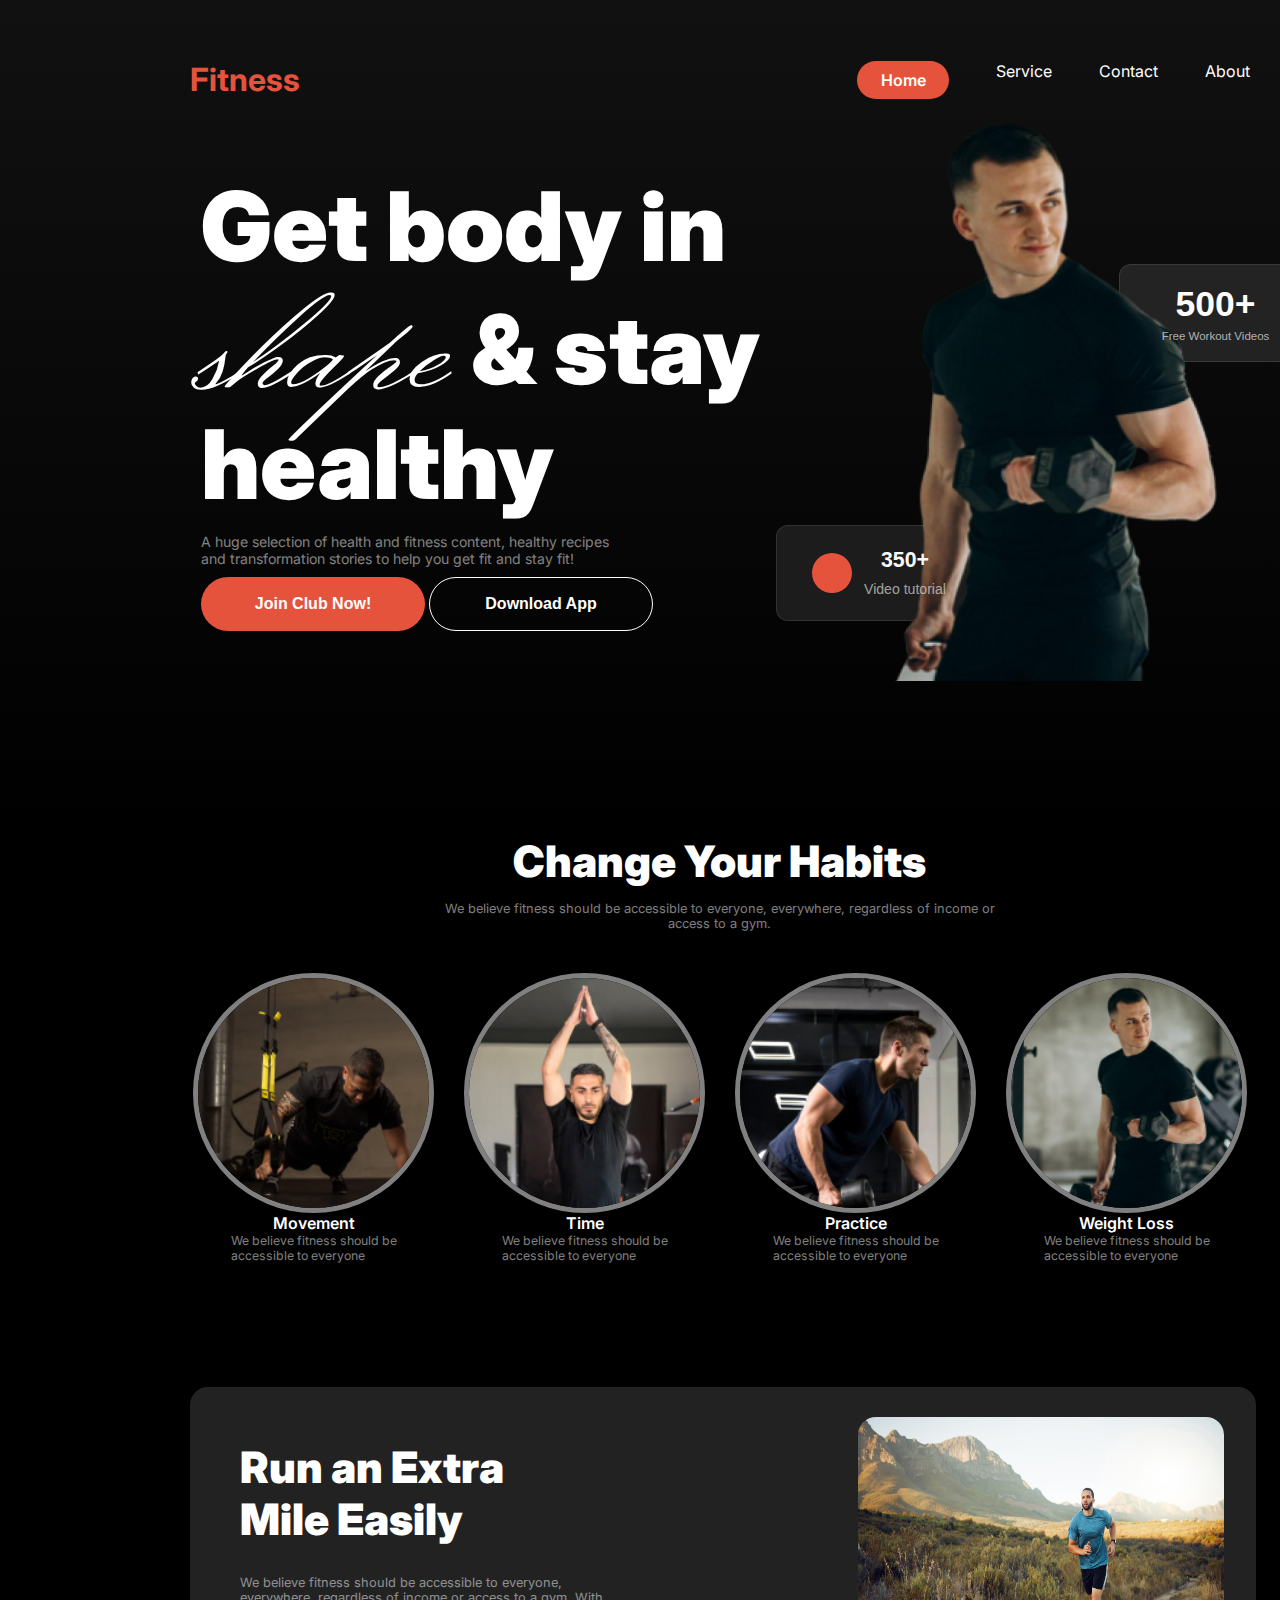
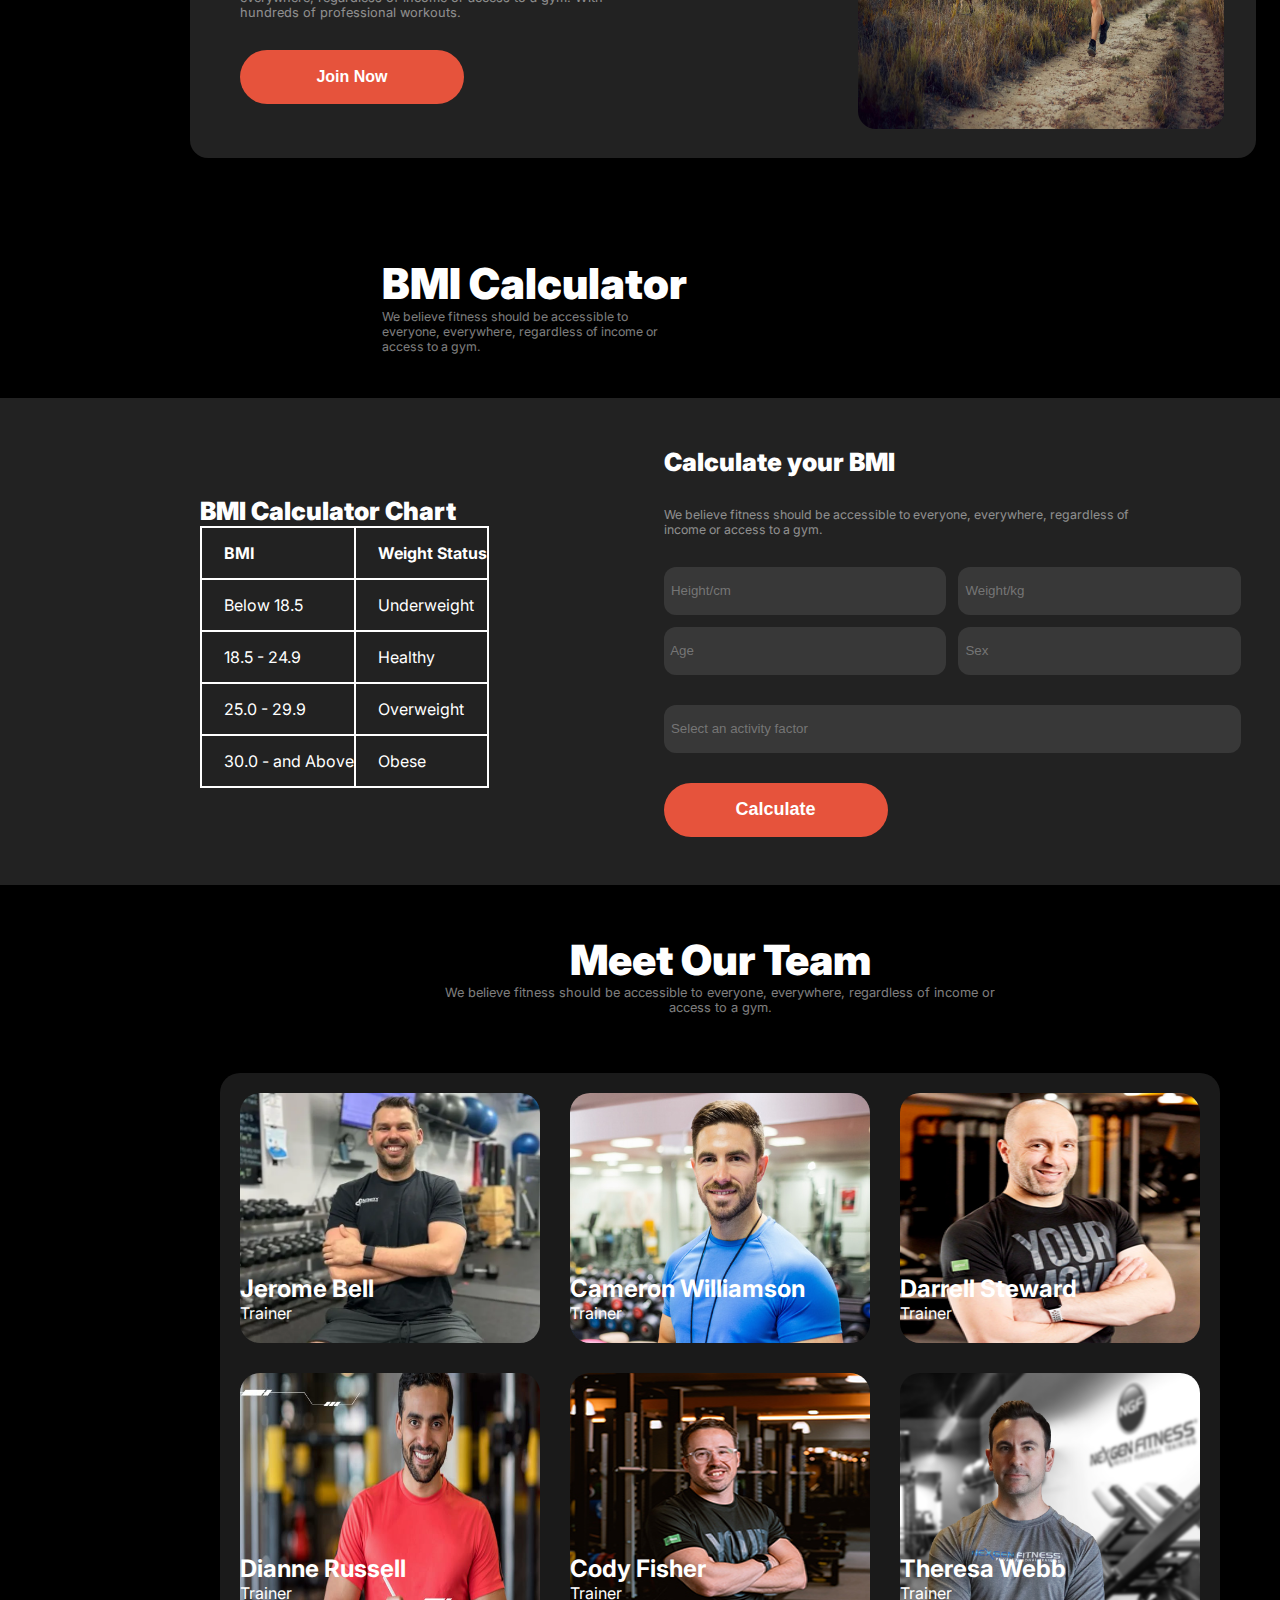
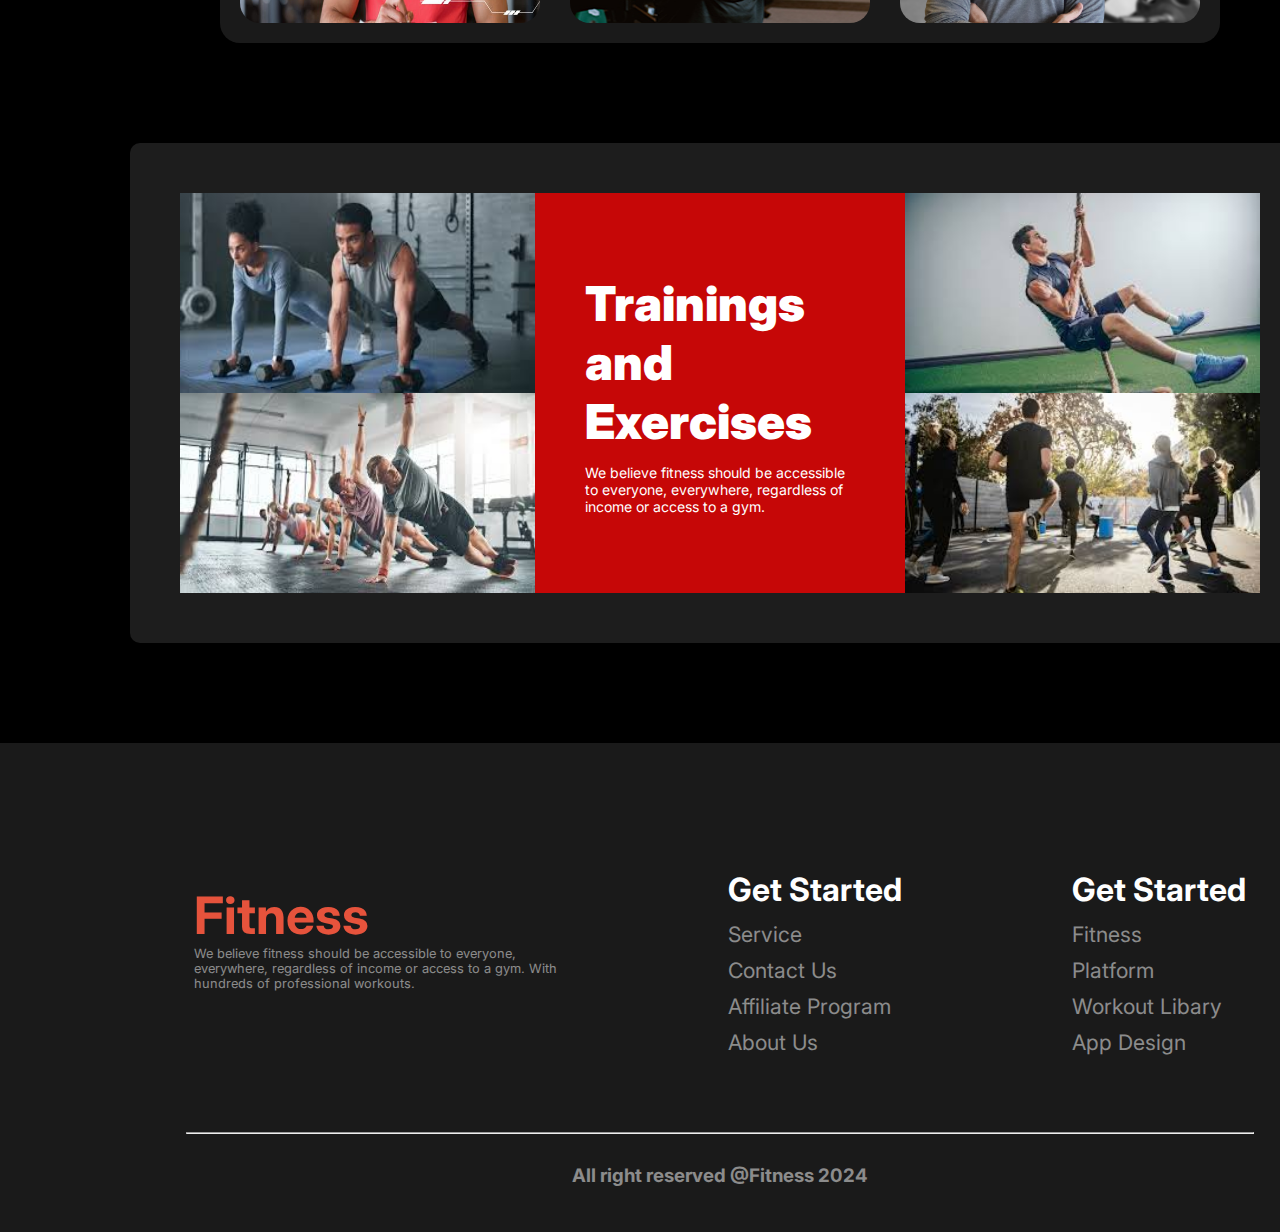
==== index.html @ 1f4ae751 "added challenge part" ====
<!DOCTYPE html>
<html lang="en">
<head>
    <meta charset="UTF-8">
    <meta name="viewport" content="width=device-width, initial-scale=1.0">
    <title>Responsive Web Assignment</title>
    <link rel="stylesheet" href="styles/style.css">
</head>
<body>
    <header class="header-container">
        <nav class="nav-container">
            <h2 class="nav-header">Fitness</h2>
            <ul class="nav-list">
               <li class="nav-item home"><a href="" class="nav-link">Home</a></li>
               <li class="nav-item"><a href="" class="nav-link">Service</a></li>
               <li class="nav-item"><a href="" class="nav-link">Contact</a></li>
               <li class="nav-item"><a href="" class="nav-link">About</a></li>
            </ul>
            <img class="nav-img" src="images/images.png" alt="">
        </nav>
        <div class="banner-content">
            <div class="banner-container">
                <h2 class="banner-header">Get body in <br> <span id="shape">shape</span> & stay <br> healthy</h2>
                <p class="banner-description">A huge selection of health and fitness content, healthy recipes <br> and transformation stories to help you get fit and stay fit!</p>
                <div class="banner-btn">
                    <button class="btn-join">Join Club Now!</button>
                    <button class="btn-app">Download App</button>
                </div>
            </div>
            <div class="img-container">
                <img class="header-img" src="images/Images 2.png" alt="">
                <button id="btn-350">
                    <div id="ball">
                        <p><img class="ball-img" src="images/play-video-youtube-svgrepo-com.svg" alt=""></p>
                    </div>
                   <div id="content-350">
                    <span id="header-350">350+</span>
                    <span id="description-350">Video tutorial</span>
                   </div>
                </button>
                <button id="btn-500">
                    <span id="header-500">500+</span>
                    <span id="description-500">Free Workout Videos</span>
                </button>
            </div>

        </div>
    </header>
    <main>
        <section class="habits">
            <div class="habits-text">
                <h2 class="habits-title">Change Your Habits</h2>
                <p class="habits-description">We believe fitness should be accessible to everyone, everywhere, regardless of income or <br> access to a gym.</p>
            </div>
            <div class="habits-img-container">
                <div class="habits-img-content">
                    <img class="habits-img" src="images/image 3.png" alt="">
                    <h2 class="habits-img-title">Movement</h2>
                    <p class="habits-img-description">We believe fitness should be <br> accessible to everyone</p>
                </div>
                <div class="habits-img-content">
                    <img class="habits-img" src="images/image 2.png" alt="">
                    <h2 class="habits-img-title">Time</h2>
                    <p class="habits-img-description">We believe fitness should be <br> accessible to everyone</p>
                </div>
                <div class="habits-img-content">
                    <img class="habits-img" src="images/image 4.png" alt="">
                    <h2 class="habits-img-title">Practice</h2>
                    <p class="habits-img-description">We believe fitness should be <br> accessible to everyone</p>
                </div>
                <div class="habits-img-content">
                    <img class="habits-img" src="images/image 5.png" alt="">
                    <h2 class="habits-img-title">Weight Loss</h2>
                    <p class="habits-img-description">We believe fitness should be <br> accessible to everyone</p>
                </div>
            </div>   
        </section>
        <section class="extra">
            <div class="extra-text-container">
                <h2 class="extra-title">Run an Extra <br> Mile Easily</h2>
                <p class="extra-description">We believe fitness should be accessible to everyone, everywhere, regardless of income or access to a gym. With hundreds of professional workouts.</p>
                <button id="btn-join-now">Join Now</button>
            </div>
            <div class="extra-img">
                <img src="images/run.jpg" alt="">
            </div>
        </section>
        <section class="bmi-calculator">
            <h1 class="bmi-title">BMI Calculator</h1>
            <p class="bmi-description">We believe fitness should be accessible to <br> everyone, everywhere, regardless of income or <br> access to a gym.</p>
        </section>
        <section class="calculator-container">
            <div>
                <h2 class="calculator-title">BMI Calculator Chart</h2>
            <table>
                <thead>
                    <tr>
                        <th>BMI </th>
                        <th>Weight Status</th>
                    </tr>
                </thead>
                <tbody>
                    <tr>
                        <td>Below 18.5</td>
                        <td>Underweight</td>
                    </tr>
                    <tr>
                        <td>18.5 - 24.9</td>
                        <td>Healthy</td>
                    </tr>
                    <tr>
                        <td>25.0 - 29.9</td>
                        <td>Overweight</td>
                    </tr>
                    <tr>
                        <td>30.0 - and Above</td>
                        <td>Obese</td>
                    </tr>
                </tbody>
                <tfoot>

                </tfoot>
            </table>
            </div>
            <div class="calculate-bmi">
                <h2 class="calculate-bmi-title">Calculate your BMI</h2>
                <p class="calculate-bmi-description">We believe fitness should be accessible to everyone, everywhere, regardless of <br> income or access to a gym. </p>
                <div class="bmi-input">
                    <input class="bmi-input-text" type="text" name="" id="" placeholder="  Height/cm">
                    <input class="bmi-input-text" type="text" name="" id="" placeholder="  Weight/kg">
                    <input class="bmi-input-text" type="text" name="" id="" placeholder="  Age">
                    <input class="bmi-input-text" type="text" name="" id="" placeholder="  Sex">
                </div>
                <input class="calculate-bmi-text" type="text" placeholder="  Select an activity factor">
                <button class="calculate-bmi-button" type="button">Calculate</button>

            </div>

        </section>
        <section class="meet-team">
            <div class="meet-team-container">
                <h2 class="meet-team-title">Meet Our Team</h2>
                <p class="meet-team-description">We believe fitness should be accessible to everyone, everywhere, regardless of income or <br> access to a gym.</p>
            </div>
            <div class="meet-team-content">
                <div class="meet-team-img-content">
                    <div class="meet-team-img"><img src="images/trainer1.png" alt=""></div>
                    <div class="meet-team-text">
                        <h2>Jerome Bell</h2>
                        <p>Trainer</p>
                    </div>
                </div>
                <div class="meet-team-img-content">
                    <div class="meet-team-img"><img src="images/trainer2.png" alt=""></div>
                    <div class="meet-team-text">
                        <h2>Cameron Williamson</h2>
                        <p>Trainer</p>
                    </div>
                </div>
                <div class="meet-team-img-content">
                    <div class="meet-team-img"><img src="images/trainer3.png" alt=""></div>
                    <div class="meet-team-text">
                        <h2>Darrell Steward</h2>
                        <p>Trainer</p>
                    </div>
                </div>
                <div class="meet-team-img-content">
                    <div class="meet-team-img"><img src="images/trainer4.png" alt=""></div>
                    <div class="meet-team-text">
                        <h2>Dianne Russell</h2>
                        <p>Trainer</p>
                    </div>
                </div>
                <div class="meet-team-img-content">
                    <div class="meet-team-img"><img src="images/trainer5.png" alt=""></div>
                    <div class="meet-team-text">
                        <h2>Cody Fisher</h2>
                        <p>Trainer</p>
                    </div>
                </div>
                <div class="meet-team-img-content">
                    <div class="meet-team-img"><img src="images/trainer6.png" alt=""></div>
                    <div class="meet-team-text">
                        <h2>Theresa Webb</h2>
                        <p>Trainer</p>
                    </div>
                </div>
                </div>
            </div>
        </section>
        <section class="challenge-container">
            <div class="challenge-img">
                <img src="images/images (1).jfif" alt="">
                <img src="images/images (7).jfif" alt="">
            </div>
            <div class="challenge-text">
                <h2 class="challenge-title">Trainings and Exercises</h2>
                <p class="challenge-description">We believe fitness should be accessible to everyone, everywhere, regardless of income or access to a gym.</p>
            </div>
            <div class="challenge-img1">
                <img src="images/images (6).jfif" alt="">
                <img src="images/images (8).jfif" alt="">
            </div>
        </section>
    </main>
    <footer>
        <div class="footer-content">
            <div class="footer-fitness">
                <h1 class="footer-fitness-title">Fitness</h1>
                <p class="footer-fitness-description">We believe fitness should be accessible to everyone, <br>everywhere, regardless of income or access to a gym. With <br> hundreds of professional workouts.</p>

            </div>
            <div class="footer-get">
                <h2 class="footer-get-title">Get Started</h2>
                <ul class="footer-get-list">
                    <li>Service</li>
                    <li>Contact Us</li>
                    <li>Affiliate Program</li>
                    <li>About Us</li>
                </ul>

            </div>
            <div class="footer-get">
                <h2 class="footer-get-title">Get Started</h2>
                <ul class="footer-get-list">
                    <li>Fitness</li>
                    <li>Platform</li>
                    <li>Workout Libary</li>
                    <li>App Design</li>
                </ul>
            </div>
        </div>
        <hr class="hr">
        <div class="footer-reserve">
            <h3>All right reserved @Fitness 2024</h3>
        </div>
    </footer>
    
</body>
</html>
---- styles/style.css ----
@import url('https://fonts.googleapis.com/css2?family=Inter:wght@100..900&display=swap');
@import url('https://fonts.googleapis.com/css2?family=Herr+Von+Muellerhoff&family=Monsieur+La+Doulaise&family=Ms+Madi&display=swap');

body{
    font-family: "Inter", sans-serif;
    background-color: black;
    width: 1440px;
    margin: 0;
    padding: 0;
}
*{
    margin: 0;
    padding: 0;
}
.hide{
    display: none;
}
#shape{
    font-family: "Monsieur La Doulaise", cursive;
    font-weight: 400;
    font-size: 10rem;
}

/* Nav style starts here  */
.header-container{
    width: 100%;
    height: 775px;
    padding-top: 60px;
    background: linear-gradient(180.00deg, rgb(17, 17, 17),rgba(119, 119, 119, 0) 100%);
}
.nav-container{
    display: flex;
    flex-direction: row;
    justify-content: space-between;
    align-items: center;
    margin: 0 auto;
    margin-left: 190px;
    margin-right: 190px;
    gap: 88px;
}
.nav-list{
    display: flex;
    flex-direction: row;
    list-style: none;
    gap: 47px;
    justify-content: flex-start;
    align-items: flex-start;
}
.nav-header{
    font-size: 2rem;
    color: rgb(230,83,60);
}
.nav-link{
    color: rgb(255,255,255);
    text-decoration: none;
}
.home{
    font-size: 1rem;
    font-weight: 600;
    width: 92px;
    height: 38px;
    display: flex;
    justify-content: center;
    align-items: center;
    color: rgb(255,255,255);
    border-radius: 46px;
    background-color: rgb(230,83,60);
}
/* Nav style ends here  */
/* Banner styles starts here  */
.banner-content{
    display: flex;
    flex-direction: row;
    justify-content: center;
    align-items: center;
    gap: 88px;
    margin: 0 auto;
    margin-left: 190px;
    margin-right: 190px;
}
.banner-container{
    width: 600px;
    height: 440px;
    display: flex;
    flex-direction: column;
    justify-content: flex-start;
    align-items: flex-start;
    text-align:left;
    gap: 10px;
}
.banner-header{
    font-size: 6rem;
    font-weight: 900;
    line-height: 120%;
    letter-spacing: 0%;
    color: rgb(255,255,255);
    padding: 0;
    gap: 0;
    margin: 0;
}
.banner-description{
    font-size: 0.88rem;
    font-weight: 400;
    color: rgb(255,255,255,0.5);
}
.btn-join{
    width: 224px;
    height: 54px;
    background-color: rgb(230,83,60);
    border-radius: 42px;
    border: none;
    font-size: 1rem;
    font-weight: 600;
    color: rgb(255,255,255);
}
.btn-app{
    width: 224px;
    height: 54px;
    box-sizing: border-box;
    border-radius: 42px;
    border: 1px solid rgb(255,255,255);
    font-size: 1rem;
    font-weight: 600;
    color: rgb(255,255,255);
    background: none;
}
.img-container{
    width: 350px;
    height: 580px;
}
.img-container > img{
    width: 100%;
}
#btn-350{
    width: 206px;
    height: 96px;
    display: flex;
    flex-direction: row;
    justify-content:center;
    align-items: center;
    border: 1px solid rgba(255,255,255,0.1);
    border-radius: 12px;
    background: rgba(48,48,48,0.54); 
    gap: 12px;
    padding: 20px 23px 20px 23px;
    margin-left: -113px;
    margin-top: -160px;
}
#ball{
    width: 40px;
    height: 40px;
    border-radius: 50%;
    background: rgb(230,83,60);
}
#content-350{
    display: flex;
    flex-direction: column;
    justify-content: center;
    align-items: center;
    gap: 8px;
}
#header-350{
    font-size: 1.33rem;
    font-weight: 900;
    color: rgb(250,250,249);
    margin-bottom: 0;
}
#description-350{
    font-size: 0.88rem;
    font-weight: 400;
    color: rgba(239, 237, 232, 0.65);
    margin-top: 0;
}
#btn-500{
    width: 193px;
    height: 98px;
    display: flex;
    flex-direction: column;
    justify-content: center;
    align-items: center;
    border: 1px solid rgba(255, 255, 255, 0.1);
    border-radius: 12px;
    background: rgba(255,255,255,0.1);
    gap: 5px;
    margin-top: -357px;
    margin-left: 230px;
}
#header-500{
    font-size: 2.22rem;
    font-weight: 900;
    color: rgb(255,255,255);
    margin-bottom: 0;
}
#description-500{
    font-size: .72rem;
    font-weight: 400;
    color: rgba(255, 255, 255,0.65);
    margin-top: 0;
}
/* Banner styles ends here  */
/* your habits styles starts here  */

.habits{
    width: 72%;
    height: 452px;
    display: flex;
    flex-direction: column;
    justify-content: flex-start;
    align-items: center;
    margin: 0 auto;
    gap: 50px;
}
.habits-text{
    text-align: center;
    gap: 0;
    margin-bottom: 0;
    padding-bottom: 0;
}
.habits-title{
    font-size: 2.7rem;
    font-weight: 900;
    color: rgb(255, 255, 255);
    padding-bottom: 0px;
    margin-bottom: 14px;
}
.habits-description{
    font-size: 0.8rem;
    font-weight: 400;
    color: rgba(255, 255, 255, 0.5);
}
.habits-img-container{
    display: flex;
    flex-direction: row;
    gap: 40px;
    margin-top: 0;
    padding-top: 0; 
}
.habits img{
    width: 100%;
}
.habits-img-content{
    display: flex;
    flex-direction: column;
    justify-content: center;
    align-items: center;
    width: 231px;
    height: 274px;
}
.habits-img{
    border-radius: 50%;
    border: 5px solid rgba(255, 255, 255, 0.5);
}
.habits-img-title{
    font-size: 1rem;
    font-weight: 600;
    color: rgb(255, 255, 255);
    padding-bottom: 0;
    margin-bottom: 0;
}
.habits-img-description{
    font-size: .77rem;
    font-weight: 400;
    color: rgba(255, 255, 255, 0.5);
    padding-top: 0;
    margin-top: 0;
}

/* your habits styles ends here  */
/* Run extra mile styles starts here  */
.extra{
    display: flex;
    flex-direction: row;
    width: 74%;
    height: 371px;
    margin: 100px 190px;
    background-color: rgb(34,34,34);
    border-radius: 18px;
    gap: 165px;
}
.extra-text-container{
    display: flex;
    flex-direction: column;
    justify-content: center;
    align-items: flex-start;
    padding: 50px;
    margin-top: 0;
    gap: 30px;
}
.extra-title{
    font-size: 2.7rem;
    font-weight: 900;
    color: rgb(255, 255, 255);
    padding: 0;
    margin: 0;
}
.extra-description{
    font-size: .8rem;
    font-weight: 400;
    color: rgba(255, 255, 255, 0.5);
    gap: 5px;
}
#btn-join-now{
    width: 224px;
    height: 54px;
    background: rgb(230,83,60);
    border-radius: 42px;
    border: none;
    font-size: 1rem;
    font-weight: 600;
    color: rgb(255, 255, 255);
}
.extra-img{
    border-radius: 18px;
    width: 366px;
    height: 312px;
    padding: 30px 32px;
}
.extra img{
    width: 150%;
    width: 366px;
    height: 312px;
    border-radius: 18px;
}
/* Run extra mile styles ends here  */
/* BMI calculator styles starts here  */
.bmi-calculator{
    width: 47%;
    height: 120px;
    margin: 60px auto;
    margin-bottom: 20px;
}
.bmi-title{
    font-size: 2.66rem;
    font-weight: 900;
    color: rgb(255, 255, 255);
    padding: 0;
    margin: 0;
}
.bmi-description{
    font-size: 0.77rem;
    font-weight: 400;
    color: rgba(255, 255, 255, 0.5);
}
.calculator-container{
    display: flex;
    flex-direction: row;
    justify-content:center;
    align-items: center;
    width: 1440px;
    height: 487px;
    background-color: rgb(34, 34, 34);
    gap: 175px;
}
.calculator-title{
    font-size: 1.56rem;
    font-weight: 900;
    color: rgb(255, 255, 255);
}
table{
    border-collapse: collapse;
}
td, th{
    border: 2px solid rgb(255,255,255);
    padding-top: 15px;
    padding-bottom: 15px;
    padding-left: 22px;
    color: rgb(255,255,255);
    text-align: left;
}
.calculate-bmi{
display: flex;
flex-direction: column;
justify-content:space-around;
align-items:self-start;
gap: 30px;

}
.calculate-bmi-title{
    font-size: 1.56rem;
    font-weight: 900;
    color: rgb(255, 255, 255);
    padding: 0;
    margin: 0;
}
.calculate-bmi-description{
    font-size: 0.77rem;
    font-weight: 400;
    color: rgba(255, 255, 255, 0.5);
    padding-top: 0;
    margin: 0;
}
.bmi-input{
    display: grid;
    grid-template-columns: repeat(2, 2fr);
    gap: 12px;
}
.calculate-bmi-text{
    width: 577px;
    height: 48px;
    background-color: rgba(255, 255, 255, 0.1);
    border-radius: 12px;
    border: none;
}
.bmi-input-text{
    width: 282.5px;
    height: 48px;
    background-color: rgba(255, 255, 255, 0.1);
    border-radius: 12px;
    border: none;
}
.calculate-bmi-button{
    width: 224px;
    height: 54px;
    border-radius: 42px;
    border: none;
    background-color: rgb(230, 83, 60);
    font-size: 18px;
    font-weight: 600;
    color: rgb(255, 255, 255);
}
/* BMI calculator styles ends here  */
/* meet team styles starts here  */
.meet-team{
    display: flex;
    flex-direction: column;
    justify-content: center;
    align-items: center;
    gap: 58px;
    margin-top: 50px;
}
.meet-team-container{
   text-align: center;
}
.meet-team-title{
    font-size: 2.6rem;
    font-weight: 900;
    color: rgb(255, 255, 255);
    margin: 0;
    padding: 0;
}
.meet-team-description{
    font-size: 0.8rem;
    font-weight: 400;
    color: rgb(255,255,255,0.5);
    margin: 0;
    padding: 0;
}
.meet-team-content{
    display: grid;
    grid-template-columns: repeat(3, 2fr);
    background-color: rgba(255, 255, 255, 0.1);
    padding: 20px;
    margin: 0;
    border-radius: 20px;
    gap: 30px;
}
.meet-team-img-content{
    position: relative;
    width: 300px;
    height: 250px;
    border-radius: 20px;
}
.meet-team-img{
    width: 300px;
    height: 250px;
    border-radius: 20px;
}
.meet-team-img img{
    width: 100%;
    height: 100%;
    border-radius: 20px;
}
.meet-team-text{
    background: none;
    color: white;
    position: absolute;
    bottom: 20px;
}
/* meet team styles ends here  */
/* challenge section style starts here  */
.challenge-container{
    width: 75%;
    height: 400px;
    margin: 100px auto;
    border-radius: 10px;
    display: flex;
    flex-direction: row;
    justify-content: center;
    align-items: center;
    padding: 50px;
    background-color: rgba(95, 95, 95, 0.3);
    flex: 1;
}
.challenge-img{
    width: 33%;
    height: 100%;
    display: flex;
    flex-direction: column;
    justify-content: center;
}
.challenge-img img{
    width: 100%;
    height: 100%;
}
.challenge-img1{
    width: 33%;
    height: 100%;
    display: flex;
    flex-direction: column;
    justify-content: center;
}
.challenge-img1 img{
    width: 100%;
    height: 100%;
}
.challenge-text{
    width: 25%;
    height: 100%;
    display: flex;
    flex-direction: column;
    justify-content:space-evenly;
    align-items: center;
    gap: 50px;
    background-color: rgba(255, 0, 0, .75);
    margin-top: 50px;
    margin-bottom: 50px;
    padding-left: 50px;
    padding-right: 50px;
}
.challenge-title{
    height: 58px;
    font-size: 3rem;
    font-weight: 900;
    color: rgb(255, 255, 255)
}
.challenge-description{
    height: 48px;
    font-size: 0.88rem;
    font-weight: 400;
    color: rgb(255, 255, 255)
}
/* challenge section style starts here  */
/* Footer section styles starts here  */
footer{
    width: 100%;
    height: 489px;
    display: flex;
    flex-direction: column;
    background-color: rgba(255, 255, 255, 0.1);
    margin-bottom: 0;
    margin-top: 88px;
    padding-bottom: 0;
}
.footer-content{
    display: flex;
    flex-direction: row;
    justify-content: space-between;
    align-items: center;
    width: 73%;
    height: 249px;
    margin: 70px auto;
}
.footer-fitness{
    display: flex;
    flex-direction: column;
    justify-content: center;
    align-items: flex-start;
}
.footer-fitness-title{
    font-size: 3.22rem;
    font-weight: 700;
    color: rgb(230,83,60);
    margin: 0;
    padding: 0;
}
.footer-fitness-description{
    font-size: 0.8rem;
    font-weight: 400;
    color: rgb(255,255,255,0.5);
}
.footer-get{
    display: flex;
    flex-direction: column;
    justify-content: flex-start;
    align-items: flex-start;
    gap: 12px;
}
.footer-get-title{
    font-size: 2rem;
    font-weight: 700;
    color: rgb(255, 255, 255);
    margin: 0;
    padding: 0;
    padding-top: 50px;
}
.footer-get-list{
    font-size: 1.33rem;
    font-weight: 400;
    list-style: none;
    display: flex;
    flex-direction: column;
    justify-content: flex-start;
    align-items: flex-start;
    color: rgb(255,255,255,0.5);
    gap: 10px;
    margin: 0;
    padding: 0;
}
.hr{
    width: 74%;
    margin: 0 auto;
    color: rgb(255,255,255,0.1);
    margin-bottom: 30px;
}
.footer-reserve{
    font-size: 1rem;
    font-weight: 400;
    text-align:center;
    color: rgb(255,255,255,0.5);
    padding-bottom: 0;
    margin: 0;
}
/* Footer section styles ends here  */
/* mobile response section starts here  */
@media screen and (max-width : 576px){
    body{
        width: 576px;
        padding: 0px;
        margin: 0px;
    }
    *{
        margin: 0;
        padding: 0;
    }
    /* Header response starts here  */
    .header-container{
        width: 100%;
        height: 1120px;
        padding: 15px;
        background: linear-gradient(180.00deg, rgba(119,119,119,0) 100%);
        /* border: 5px dotted yellow; */
        margin: 0 auto;
    }
    .nav-container{
        padding: 0;
        margin: 10px;
    }
    .nav-list{
        display: none;
        gap: 10px;
        justify-content: center;
        align-items: center;
    }
    .nav-img{
        width: 40px;
        height: 40px;
        background-color: rgb(17,17,17);
    }
    .nav-img img{
        width: 100%;
        height: 100%;
    }
    .banner-content{
        flex-direction: column;
        justify-content: center;
        align-items: center;
        margin: 15px;
        padding: 15px;
        margin-left: 50px;
    }
    .banner-container{
        gap: 15px;
    }
    .banner-header{
        font-size: 3rem;
    }
    .header-img{
        width: 300px;
        height: 520px;
    }
    .header-img > img{
        width: 100%;
        height: 100%;
    }
    .ball-img{
        width: 40px;
        height: 40px;
        background-color: rgb(234, 50, 50);
        border-radius: 50%;
    }
    /* Header response ends here  */
    /* Your Habits response starts here  */
    .habits{
        width: 80%;
        height: 1400px;
        margin-bottom: 70px;
        margin: 20px auto;
    }
    .habits-img-container{
        flex-direction: column;
    }
    /* Your Habits response ends here  */
    /* Run extra mile response starts here  */
    .extra{
        display: flex;
        flex-direction: column;
        width: 95%;
        height: 760px;
        margin: 0;
        padding: 0;
        gap: 10px;
        margin: 20px auto;
    }
    .extra-text-container{
        gap: 20px;
    }
    .extra-img{
        border-radius: 18px;
        width: 83%;
        height: 312px;
        margin: 0;
    }
    .extra img{
        width: 100%;
    }
    #btn-join-now{
        width: 76%;
        height: 80px;
        font-size: 1.5rem;
        font-weight: 700;
    }
    /* Run extra mile response ends here  */

    /* BMI calculator response starts here  */
    .bmi-calculator{
        width: 85%;
        height: 130px;
        margin: 20px auto;
    }
    .calculator-container{
        flex-direction: column;
        width: 95%;
        height: 750px;
        background-color: rgb(34, 34, 34);
        gap: 30px;
        padding: 25px;
        margin-bottom: 80px;
        margin: 20px auto;
    }
    .calculate-bmi-text{
        width: 520px;
    }
    .bmi-input-text{
        width: 254px;
    }
    /* BMI calculator response ends here  */
    /* meet team response starts here  */
    .meet-team-content{
        grid-template-columns: repeat(1, 1fr);
        gap: 10px;
        margin-bottom: 80px;
    }
    .meet-team{
        margin: 20px auto;
    }
    
    /* meet team response ends here  */
    /* Challenge section response starts here  */
    .challenge-container{
        width: 85%;
        height: 1060px;
        display: flex;
        flex-direction: column;
        justify-content:space-evenly;
        align-items: center;
        padding: 50px;
    }
    .challenge-img{
        width: 95%;
        height: 150px; 
    }
    .challenge-img1{
        width: 95%;
        height: 150px;
    }
    .challenge-text{
        width: 75%;
        height: 300px;
        background-color: rgba(255, 0, 0, .95);
    }
    /* Challenge section response ends here  */
    /* footer response starts here  */
    footer{
        display: flex;
        flex-direction: column;
        justify-content: space-evenly;
        align-items: center;
        width: 100%;
        height: 650px;
        background-color: rgba(255, 255, 255, 0.1);
        gap: 5px;
        margin: 0 auto;
    }
    .footer-content{
        display: flex;
        flex-direction: column;
        justify-content: center;
        align-items:start;
        margin: 0;
        padding: 0;
        height: 90%;
        gap: 20px;
    }
    .footer-get{
        display: flex;
        flex-direction: column;
        justify-content:center;
        align-items: start;
        padding: 0;
        margin: 0;
    }
    .footer-get-title{
        padding: 0;
        margin: 0;
    }
    .hr{
        /* width: 480px; */
        width: 83%;
    }
    .footer-reserve{
        margin: 0;
        padding: 0;
        height: 10%;
        text-align: center;
    }
    /* footer response ends here  */
}
/* mobile response section ends here  */

/* Tablet response section starts here  */
@media  screen and (min-width: 576px) and (max-width: 992px) {
    .ball-img{
        display: none;
    }
    .nav-img{
        display: none;
    }
}
/* Tablet response section ends here  */

/* Laptop response section starts here  */
@media screen and (min-width : 992px){
    .nav-img{
    display: none;
    }
    .ball-img{
    display: none;
    }
}
/* Laptop response section ends here  */
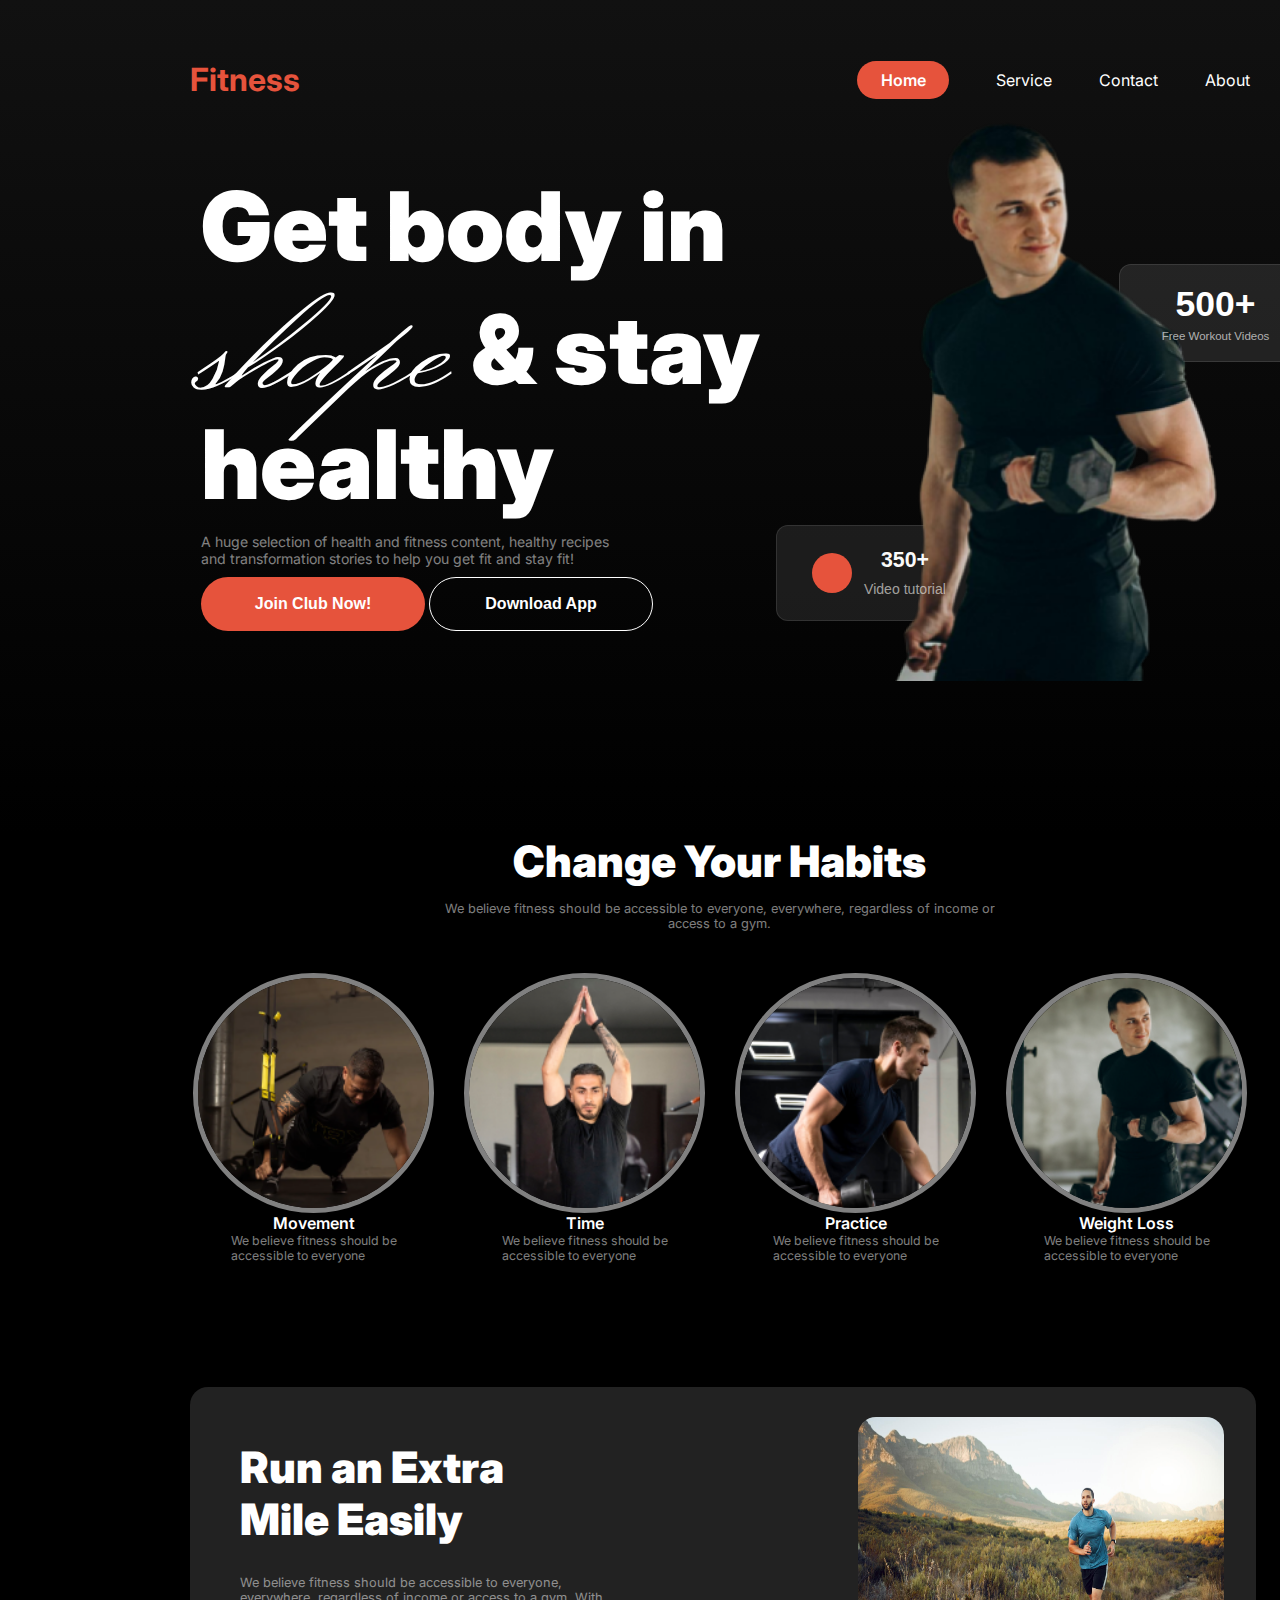
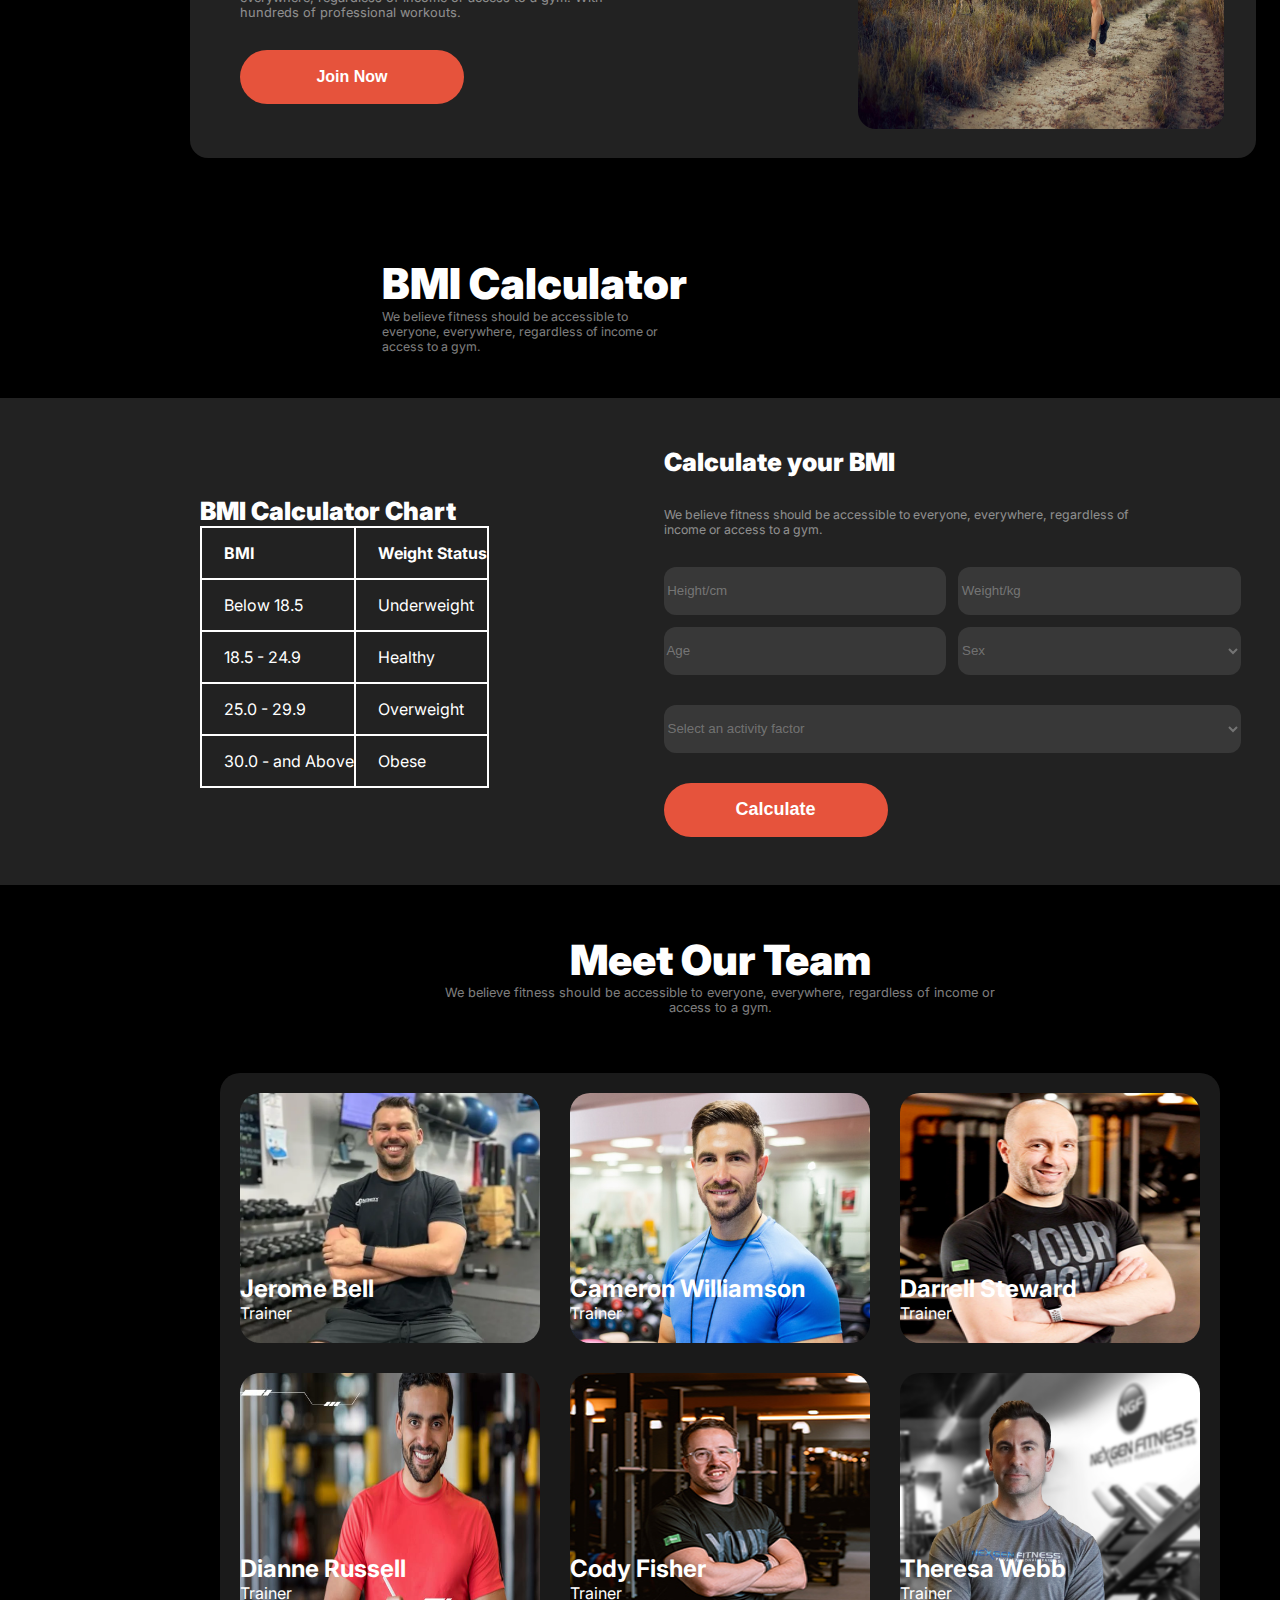
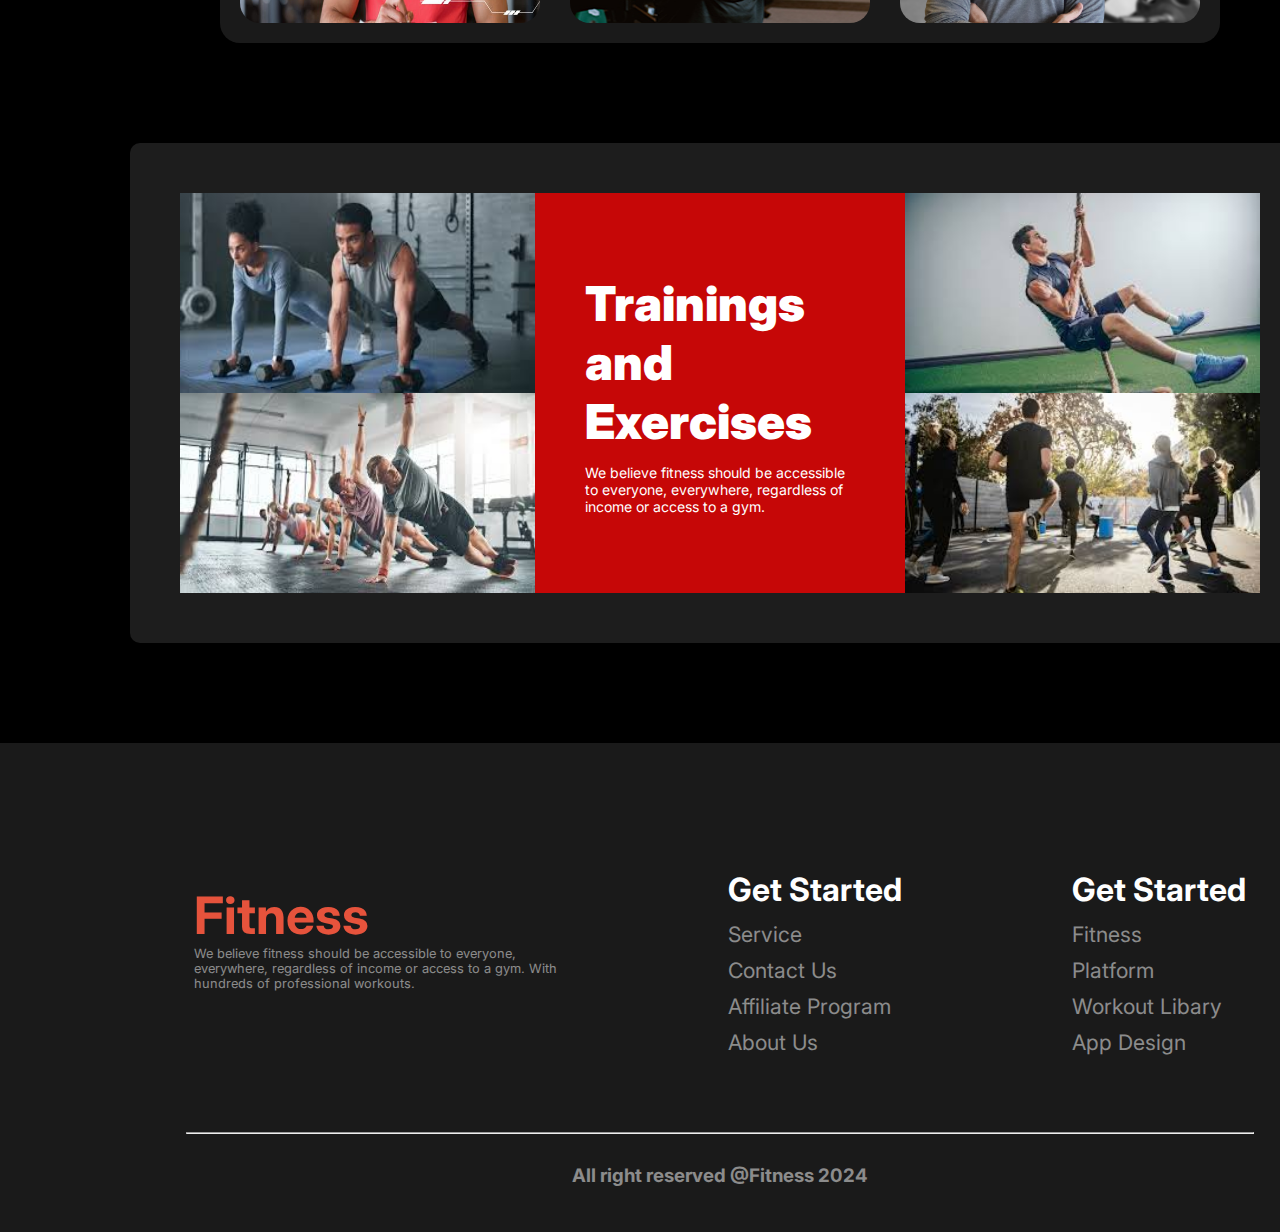
==== commit 531ff690: "added down arrow" ====
--- a/index.html
+++ b/index.html
@@ -126,12 +126,20 @@
                 <h2 class="calculate-bmi-title">Calculate your BMI</h2>
                 <p class="calculate-bmi-description">We believe fitness should be accessible to everyone, everywhere, regardless of <br> income or access to a gym. </p>
                 <div class="bmi-input">
-                    <input class="bmi-input-text" type="text" name="" id="" placeholder="  Height/cm">
-                    <input class="bmi-input-text" type="text" name="" id="" placeholder="  Weight/kg">
-                    <input class="bmi-input-text" type="text" name="" id="" placeholder="  Age">
-                    <input class="bmi-input-text" type="text" name="" id="" placeholder="  Sex">
-                </div>
-                <input class="calculate-bmi-text" type="text" placeholder="  Select an activity factor">
+                    <input class="bmi-input-text" type="text" name="" id="" placeholder=" Height/cm">
+                    <input class="bmi-input-text" type="text" name="" id="" placeholder=" Weight/kg">
+                    <input class="bmi-input-text" type="text" name="" id="" placeholder=" Age">
+                    <select class="bmi-input-text" name="" id="">
+                        <option value="">Sex</option>
+                        <option value=""></option>
+                        <option value=""></option>
+                    </select>
+                </div>
+                <select class="calculate-bmi-text" name="" id="">
+                    <option value="">Select an activity factor</option>
+                    <option value=""></option>
+                    <option value=""></option>
+                </select>
                 <button class="calculate-bmi-button" type="button">Calculate</button>
 
             </div>
--- a/styles/style.css
+++ b/styles/style.css
@@ -43,8 +43,8 @@
     flex-direction: row;
     list-style: none;
     gap: 47px;
-    justify-content: flex-start;
-    align-items: flex-start;
+    justify-content: center;
+    align-items: center;
 }
 .nav-header{
     font-size: 2rem;
@@ -397,6 +397,7 @@
 .calculate-bmi-text{
     width: 577px;
     height: 48px;
+    color: rgba(255, 255, 255, 0.3);
     background-color: rgba(255, 255, 255, 0.1);
     border-radius: 12px;
     border: none;
@@ -404,6 +405,7 @@
 .bmi-input-text{
     width: 282.5px;
     height: 48px;
+    color: rgba(255, 255, 255, 0.3);
     background-color: rgba(255, 255, 255, 0.1);
     border-radius: 12px;
     border: none;
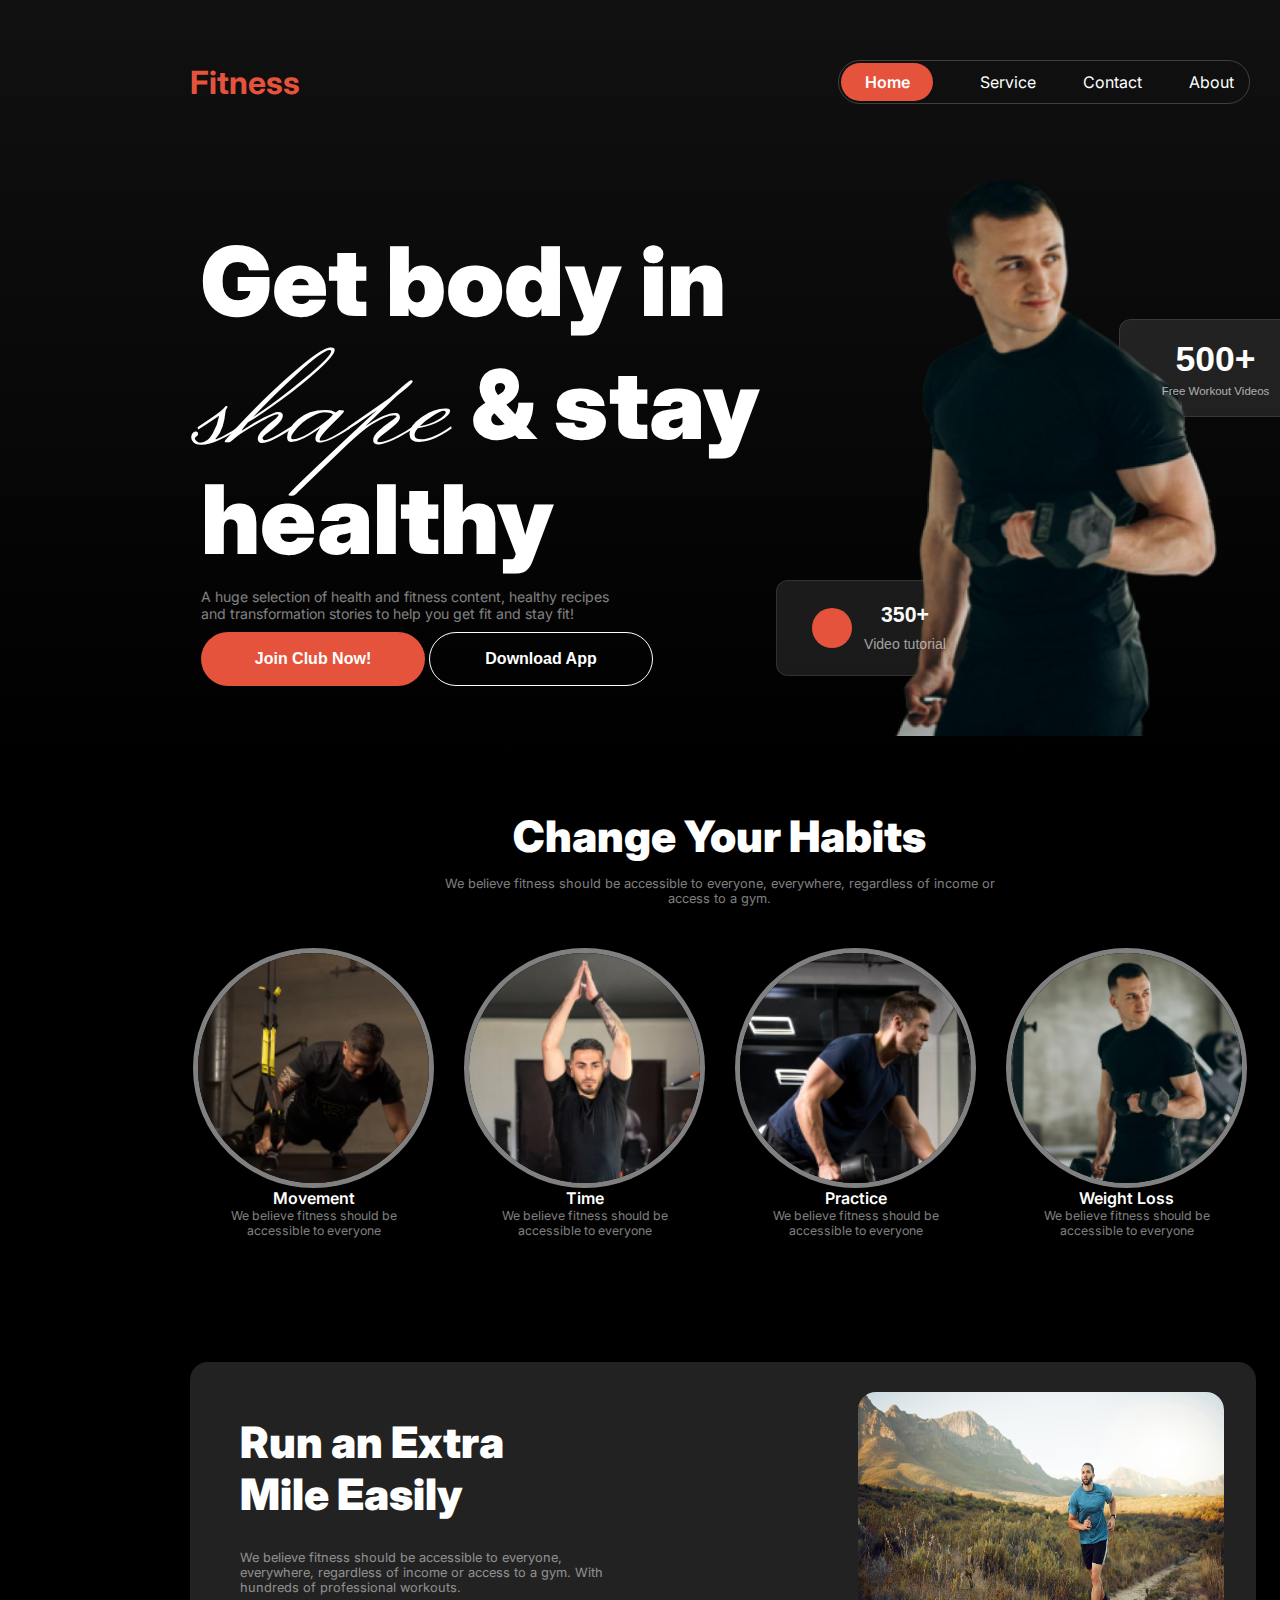
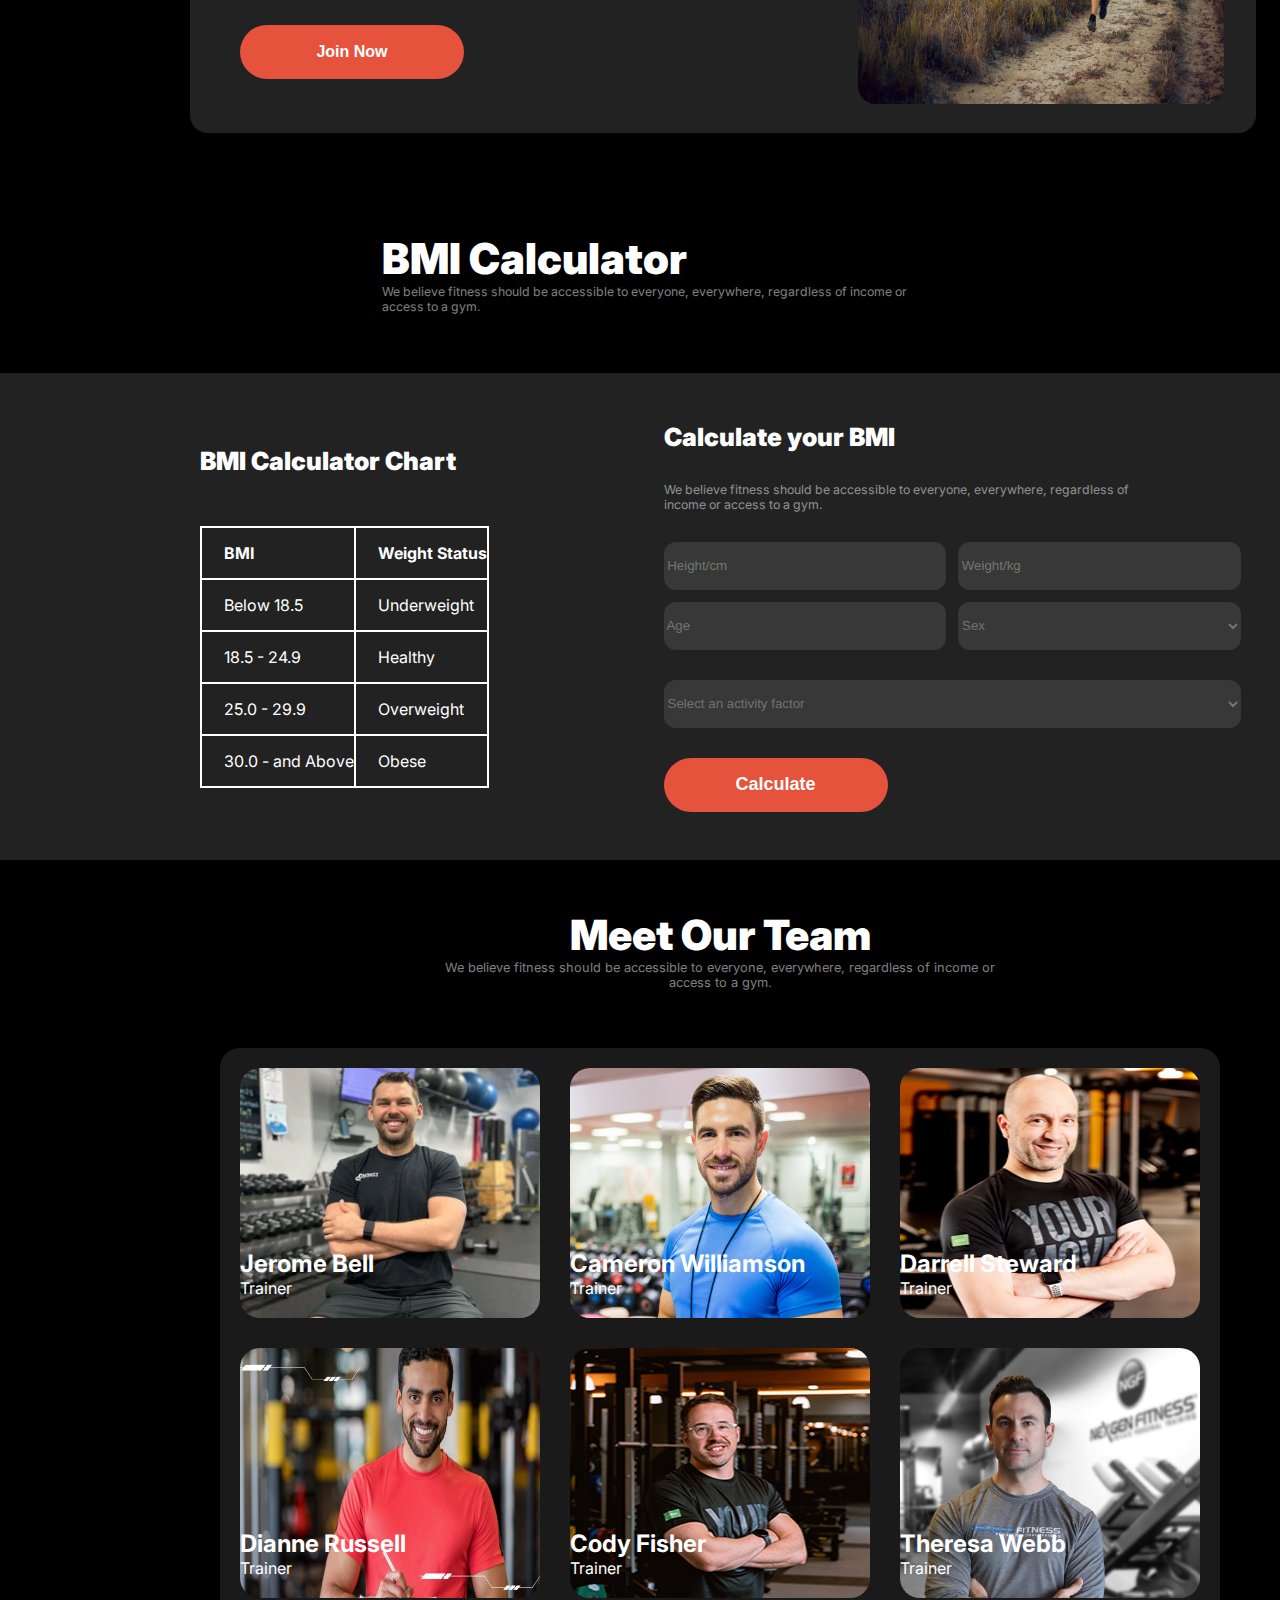
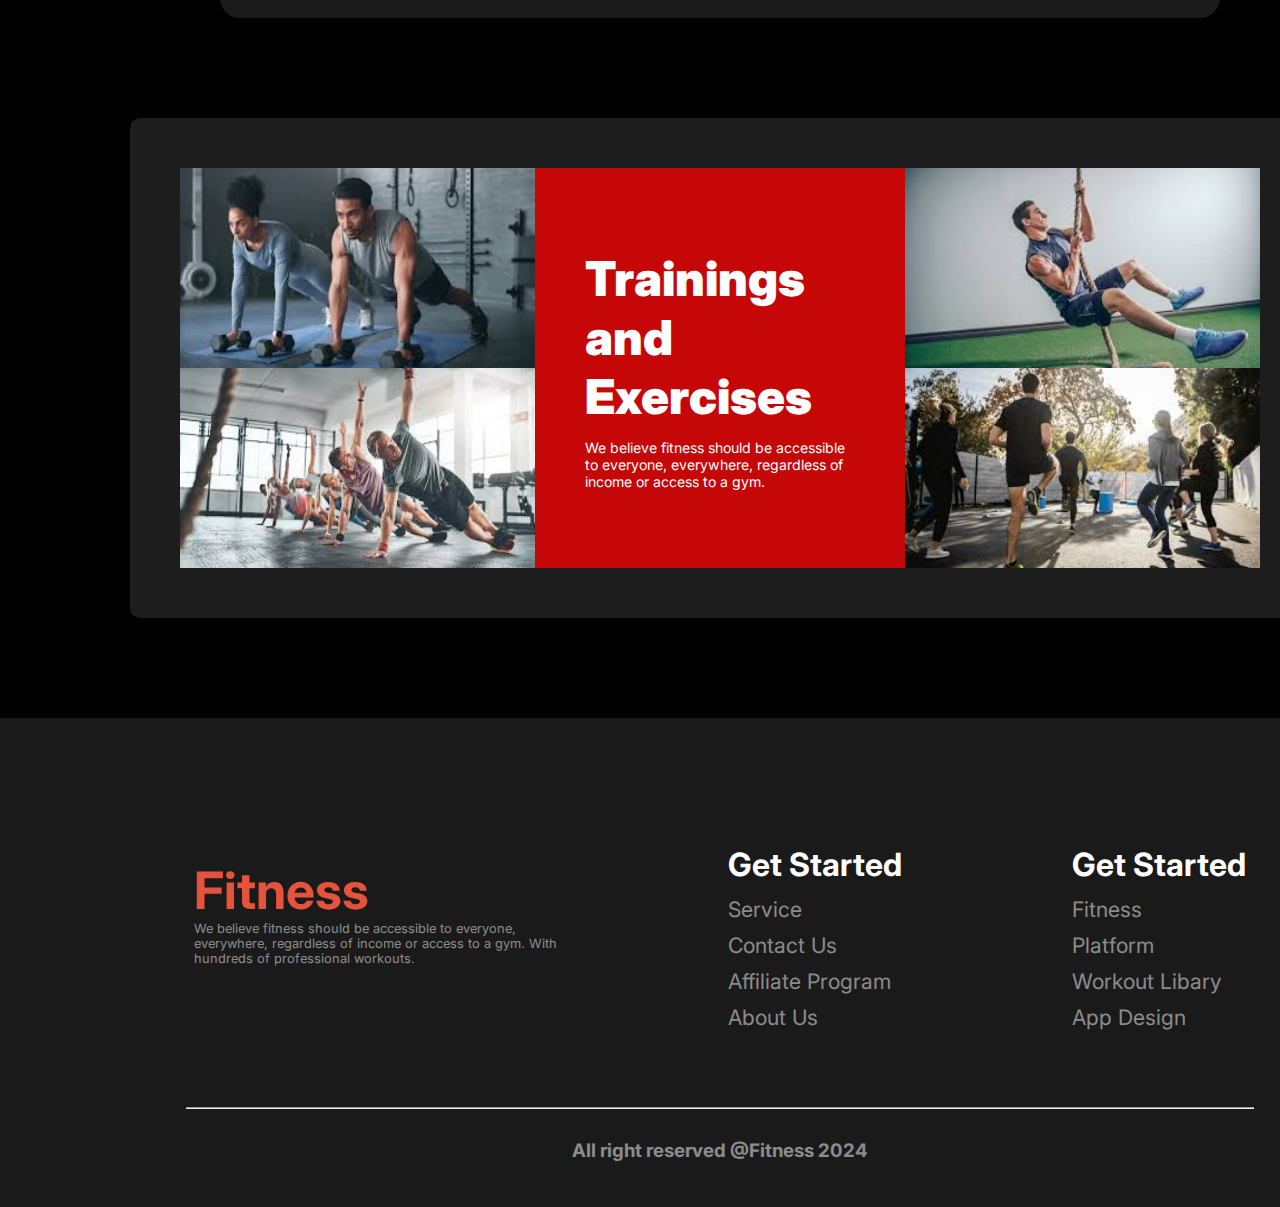
==== commit 0c45c4af: "added laptop response final" ====
--- a/index.html
+++ b/index.html
@@ -16,7 +16,13 @@
                <li class="nav-item"><a href="" class="nav-link">Contact</a></li>
                <li class="nav-item"><a href="" class="nav-link">About</a></li>
             </ul>
-            <img class="nav-img" src="images/images.png" alt="">
+            <!-- <img class="nav-img" src="images/images.png" alt=""> -->
+            <div class="nav-img">
+                <hr class="nav-hr">
+                <hr class="nav-hr">
+                <hr class="nav-hr">
+                <hr class="nav-hr">
+            </div>
         </nav>
         <div class="banner-content">
             <div class="banner-container">
@@ -87,10 +93,10 @@
         </section>
         <section class="bmi-calculator">
             <h1 class="bmi-title">BMI Calculator</h1>
-            <p class="bmi-description">We believe fitness should be accessible to <br> everyone, everywhere, regardless of income or <br> access to a gym.</p>
+            <p class="bmi-description">We believe fitness should be accessible to <br class="mobile-br"> everyone, everywhere, regardless of income or <br> access to a gym.</p>
         </section>
         <section class="calculator-container">
-            <div>
+            <div class="bmi">
                 <h2 class="calculator-title">BMI Calculator Chart</h2>
             <table>
                 <thead>
--- a/styles/style.css
+++ b/styles/style.css
@@ -24,9 +24,13 @@
 /* Nav style starts here  */
 .header-container{
     width: 100%;
-    height: 775px;
+    height: 700px;
+    display: flex;
+    flex-direction: column;
+    gap: 50px;
     padding-top: 60px;
-    background: linear-gradient(180.00deg, rgb(17, 17, 17),rgba(119, 119, 119, 0) 100%);
+    background: linear-gradient(180.00deg, rgb(17, 17, 17), rgba(119, 119, 119, 0) 100%);
+    margin-bottom: 50px;
 }
 .nav-container{
     display: flex;
@@ -45,6 +49,10 @@
     gap: 47px;
     justify-content: center;
     align-items: center;
+    border: 1px solid rgb(255, 255, 255, .2);
+    border-radius: 40px;
+    padding: 2px;
+    padding-right: 15px;
 }
 .nav-header{
     font-size: 2rem;
@@ -260,6 +268,7 @@
 .habits-img-description{
     font-size: .77rem;
     font-weight: 400;
+    text-align: center;
     color: rgba(255, 255, 255, 0.5);
     padding-top: 0;
     margin-top: 0;
@@ -336,6 +345,11 @@
     padding: 0;
     margin: 0;
 }
+.bmi{
+    display: flex;
+    flex-direction: column;
+    gap: 50px;
+}
 .bmi-description{
     font-size: 0.77rem;
     font-weight: 400;
@@ -654,14 +668,21 @@
         align-items: center;
     }
     .nav-img{
-        width: 40px;
-        height: 40px;
+        width: 45px;
+        height: 35px;
         background-color: rgb(17,17,17);
     }
-    .nav-img img{
+    .nav-hr{
+        padding: 2px;
+        border: none;
+        border-radius: 10px;
+        background-color: rgb(255, 255, 255);
+        margin: 7px auto;
+    }
+    /* .nav-img img{
         width: 100%;
         height: 100%;
-    }
+    } */
     .banner-content{
         flex-direction: column;
         justify-content: center;
@@ -858,5 +879,8 @@
     .ball-img{
     display: none;
     }
+    .mobile-br{
+        display: none;
+    }
 }
 /* Laptop response section ends here  */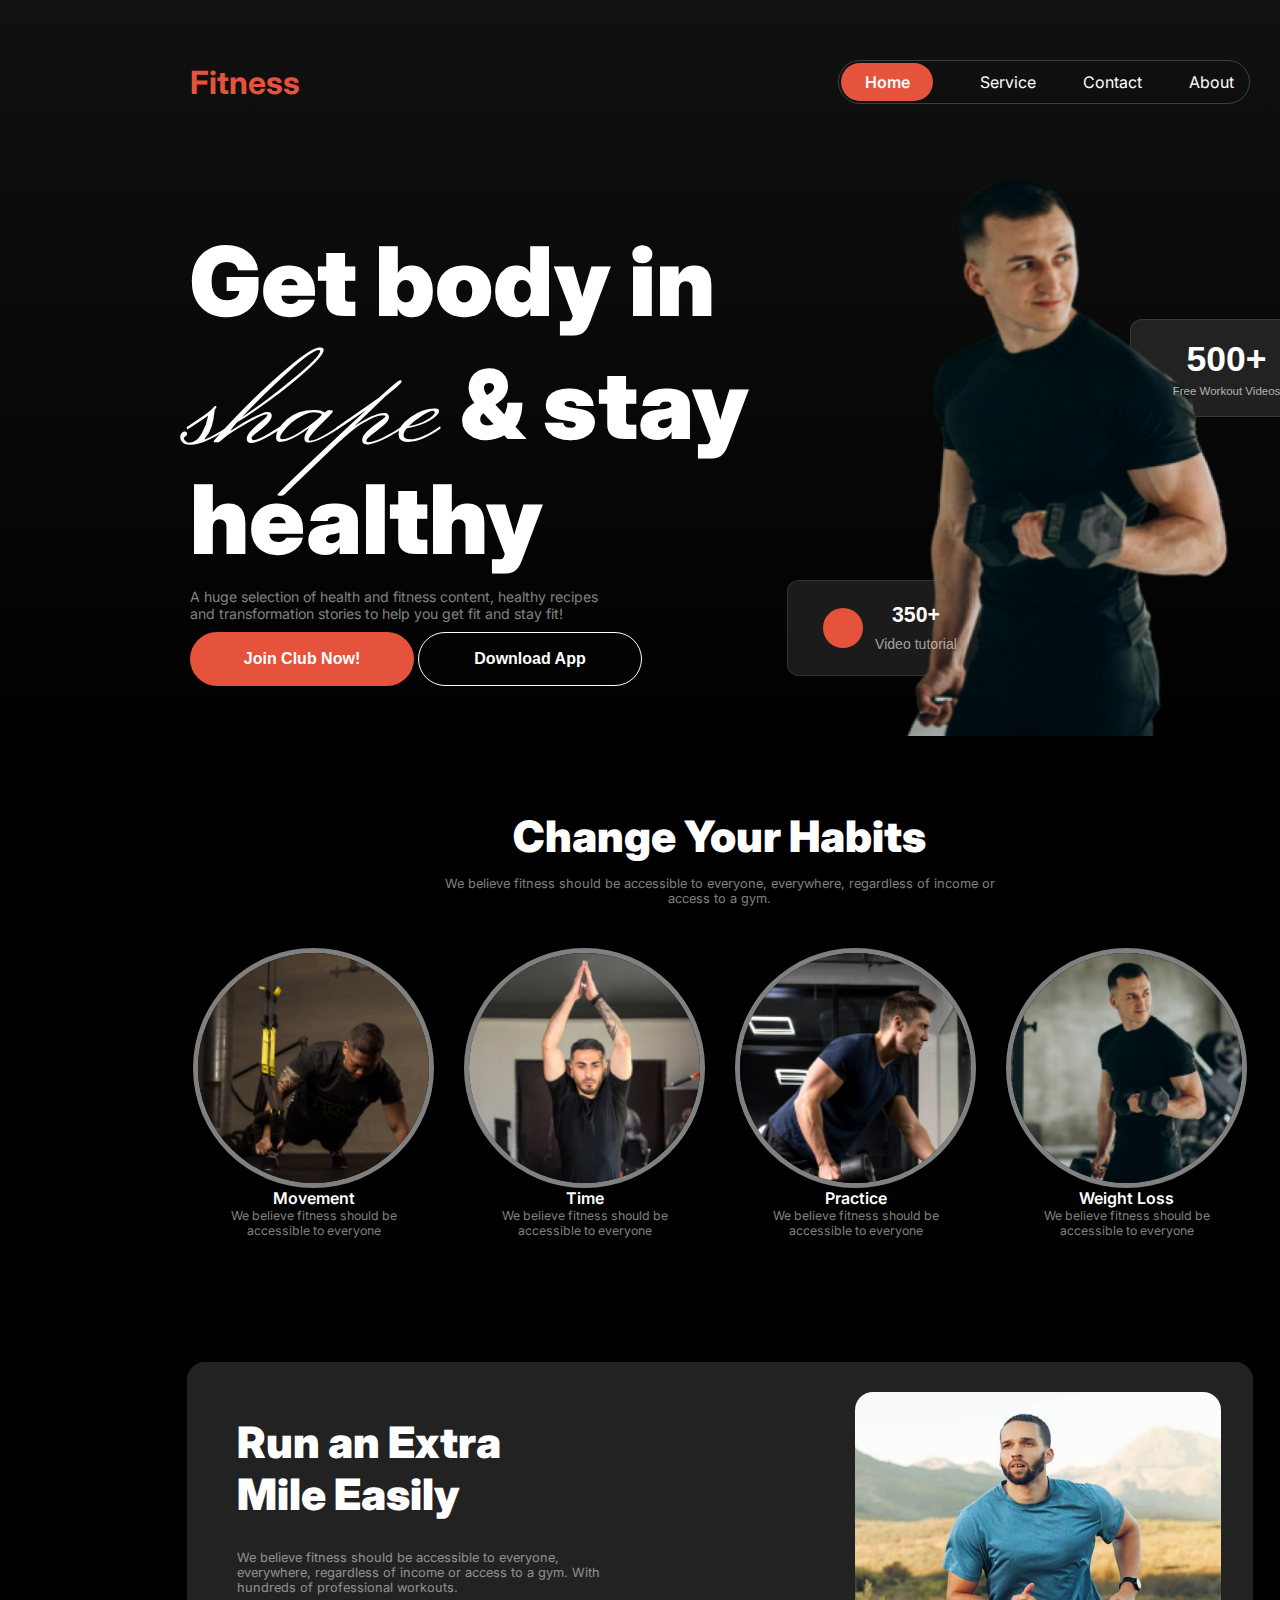
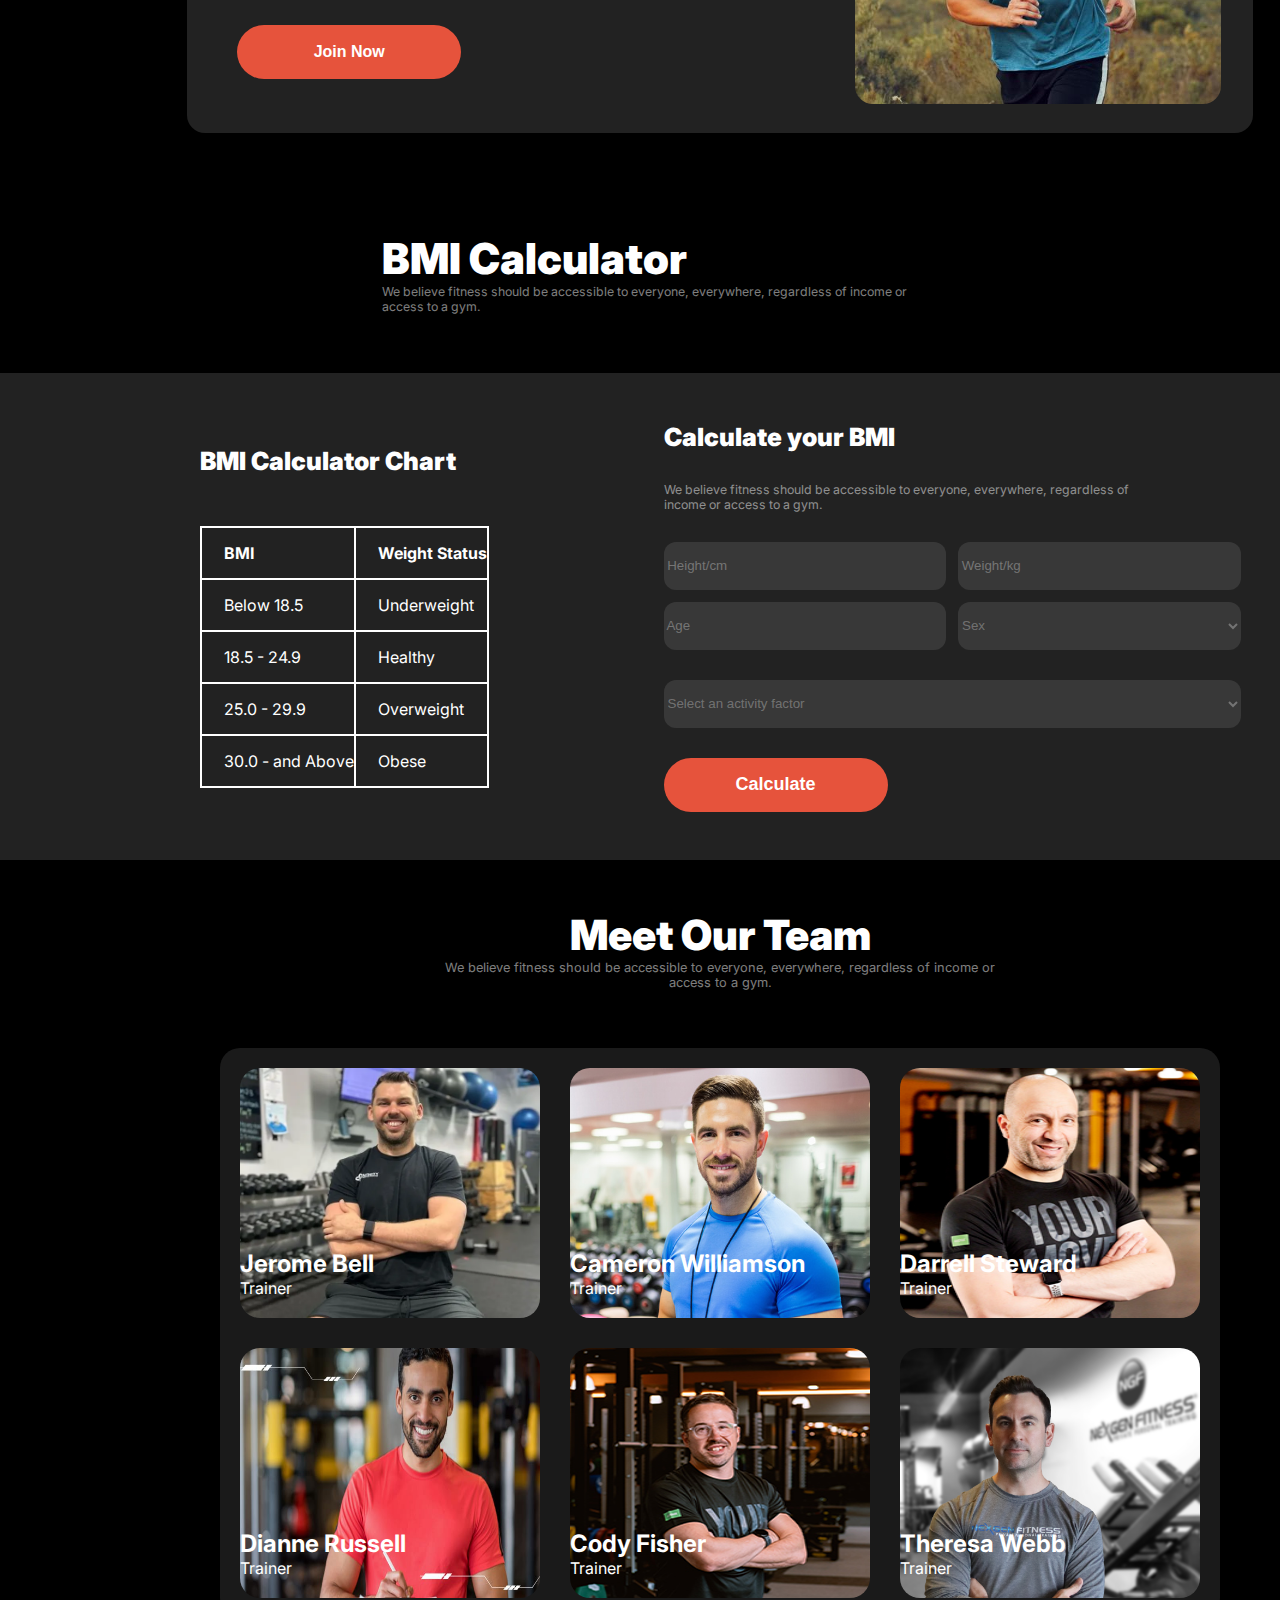
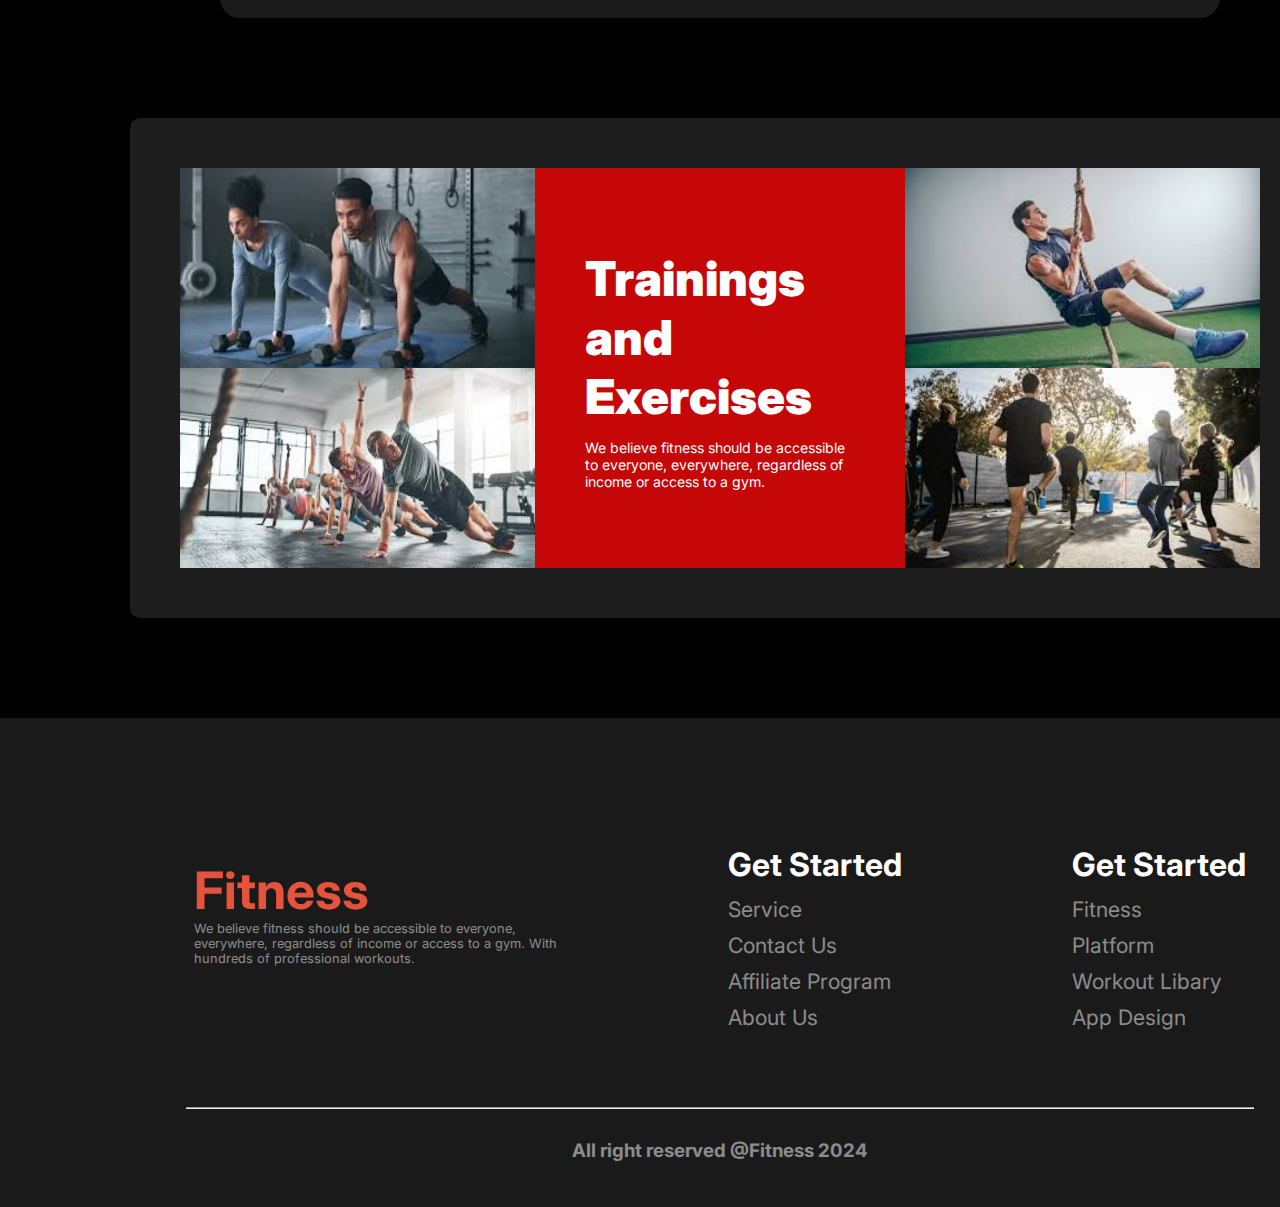
==== commit 3fcfe4fc: "added final" ====
--- a/index.html
+++ b/index.html
@@ -56,7 +56,7 @@
         <section class="habits">
             <div class="habits-text">
                 <h2 class="habits-title">Change Your Habits</h2>
-                <p class="habits-description">We believe fitness should be accessible to everyone, everywhere, regardless of income or <br> access to a gym.</p>
+                <p class="habits-description">We believe fitness should be accessible to everyone, <br class="mobile-br"> everywhere, regardless of income or <br> access to a gym.</p>
             </div>
             <div class="habits-img-container">
                 <div class="habits-img-content">
@@ -84,7 +84,7 @@
         <section class="extra">
             <div class="extra-text-container">
                 <h2 class="extra-title">Run an Extra <br> Mile Easily</h2>
-                <p class="extra-description">We believe fitness should be accessible to everyone, everywhere, regardless of income or access to a gym. With hundreds of professional workouts.</p>
+                <p class="extra-description">We believe fitness should be accessible <br class="mobile-br"> to everyone, everywhere, regardless of <br class="mobile-br"> income or access to a gym. With <br class="mobile-br"> hundreds of professional workouts.</p>
                 <button id="btn-join-now">Join Now</button>
             </div>
             <div class="extra-img">
@@ -154,7 +154,7 @@
         <section class="meet-team">
             <div class="meet-team-container">
                 <h2 class="meet-team-title">Meet Our Team</h2>
-                <p class="meet-team-description">We believe fitness should be accessible to everyone, everywhere, regardless of income or <br> access to a gym.</p>
+                <p class="meet-team-description">We believe fitness should be accessible to <br class="mobile-br"> everyone, everywhere, regardless of income or <br> access to a gym.</p>
             </div>
             <div class="meet-team-content">
                 <div class="meet-team-img-content">
@@ -249,6 +249,5 @@
             <h3>All right reserved @Fitness 2024</h3>
         </div>
     </footer>
-    
 </body>
 </html>--- a/styles/style.css
+++ b/styles/style.css
@@ -79,7 +79,7 @@
 .banner-content{
     display: flex;
     flex-direction: row;
-    justify-content: center;
+    justify-content: space-between;
     align-items: center;
     gap: 88px;
     margin: 0 auto;
@@ -279,9 +279,10 @@
 .extra{
     display: flex;
     flex-direction: row;
+    justify-content: space-evenly;
     width: 74%;
     height: 371px;
-    margin: 100px 190px;
+    margin: 100px auto;
     background-color: rgb(34,34,34);
     border-radius: 18px;
     gap: 165px;
@@ -329,12 +330,17 @@
     width: 366px;
     height: 312px;
     border-radius: 18px;
+    object-fit: none;
+    object-position: 68% 30%;
 }
 /* Run extra mile styles ends here  */
 /* BMI calculator styles starts here  */
 .bmi-calculator{
     width: 47%;
     height: 120px;
+    display: flex;
+    flex-direction: column;
+    align-items: flex-start;
     margin: 60px auto;
     margin-bottom: 20px;
 }
@@ -650,14 +656,19 @@
     }
     /* Header response starts here  */
     .header-container{
-        width: 100%;
-        height: 1120px;
+        width: 90%;
+        height: 1040px;
         padding: 15px;
+        padding-left: 15px;
+        gap: 2px;
         background: linear-gradient(180.00deg, rgba(119,119,119,0) 100%);
         /* border: 5px dotted yellow; */
         margin: 0 auto;
     }
     .nav-container{
+        display: flex;
+        flex-direction: row;
+        justify-content: space-between;
         padding: 0;
         margin: 10px;
     }
@@ -690,15 +701,20 @@
         margin: 15px;
         padding: 15px;
         margin-left: 50px;
+        gap: 2px;
     }
     .banner-container{
         gap: 15px;
+        padding-left: 50px;
     }
     .banner-header{
-        font-size: 3rem;
+        font-size: 2.8rem;
+    }
+    .img-container{
+        margin-left: 20px;
     }
     .header-img{
-        width: 300px;
+        width: 280px;
         height: 520px;
     }
     .header-img > img{
@@ -710,6 +726,18 @@
         height: 40px;
         background-color: rgb(234, 50, 50);
         border-radius: 50%;
+    }
+    .banner-btn{
+        display: flex;
+        flex-direction: row;
+        width: 60%;
+        gap: 5px;
+    }
+    .btn-join{
+        width: 70%;
+    }
+    .btn-app{
+        width: 70%;
     }
     /* Header response ends here  */
     /* Your Habits response starts here  */
@@ -762,7 +790,7 @@
     }
     .calculator-container{
         flex-direction: column;
-        width: 95%;
+        width: 90%;
         height: 750px;
         background-color: rgb(34, 34, 34);
         gap: 30px;
@@ -790,7 +818,7 @@
     /* meet team response ends here  */
     /* Challenge section response starts here  */
     .challenge-container{
-        width: 85%;
+        width: 81%;
         height: 1060px;
         display: flex;
         flex-direction: column;
@@ -809,7 +837,14 @@
     .challenge-text{
         width: 75%;
         height: 300px;
+        padding-top: 0;
+        padding-bottom: 0;
         background-color: rgba(255, 0, 0, .95);
+    }
+    .challenge-title{
+        font-size: 3rem;
+        font-weight: 900;
+        gap: 0px;
     }
     /* Challenge section response ends here  */
     /* footer response starts here  */
@@ -818,7 +853,7 @@
         flex-direction: column;
         justify-content: space-evenly;
         align-items: center;
-        width: 100%;
+        width: 99%;
         height: 650px;
         background-color: rgba(255, 255, 255, 0.1);
         gap: 5px;
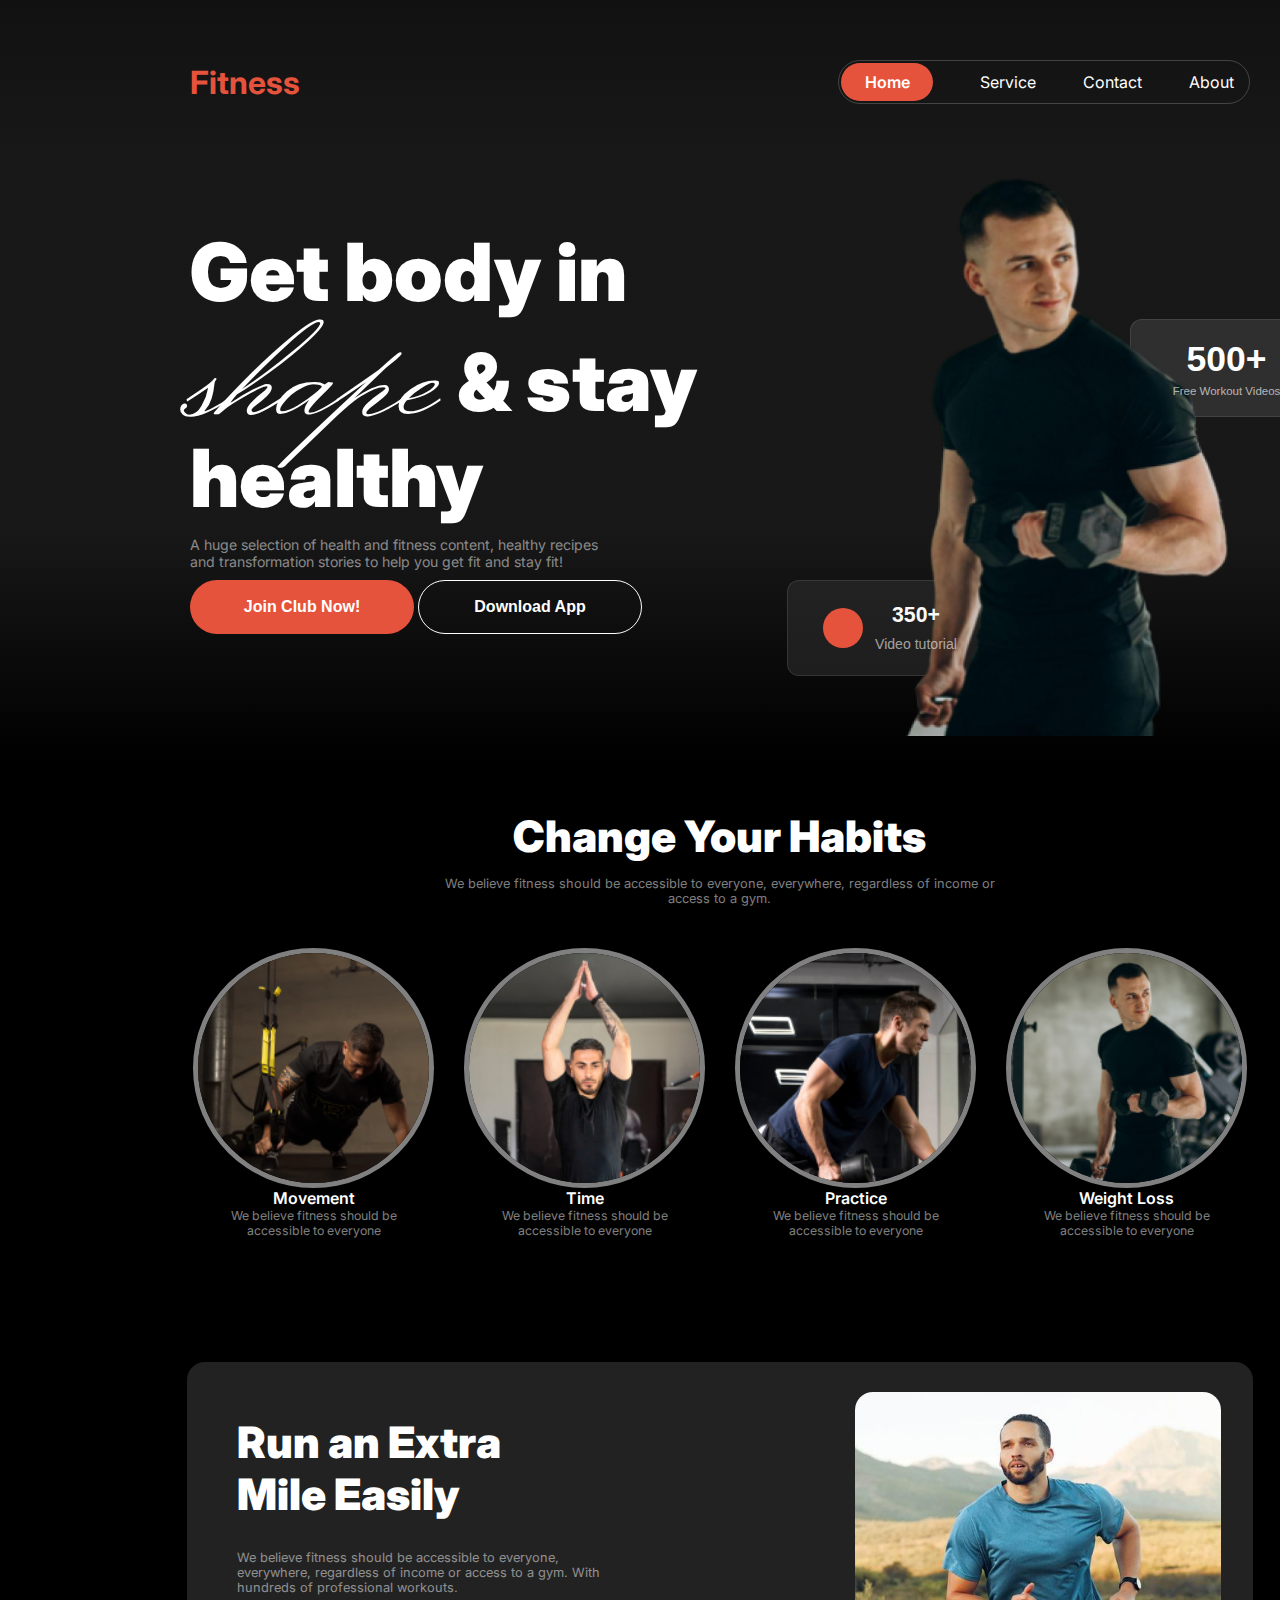
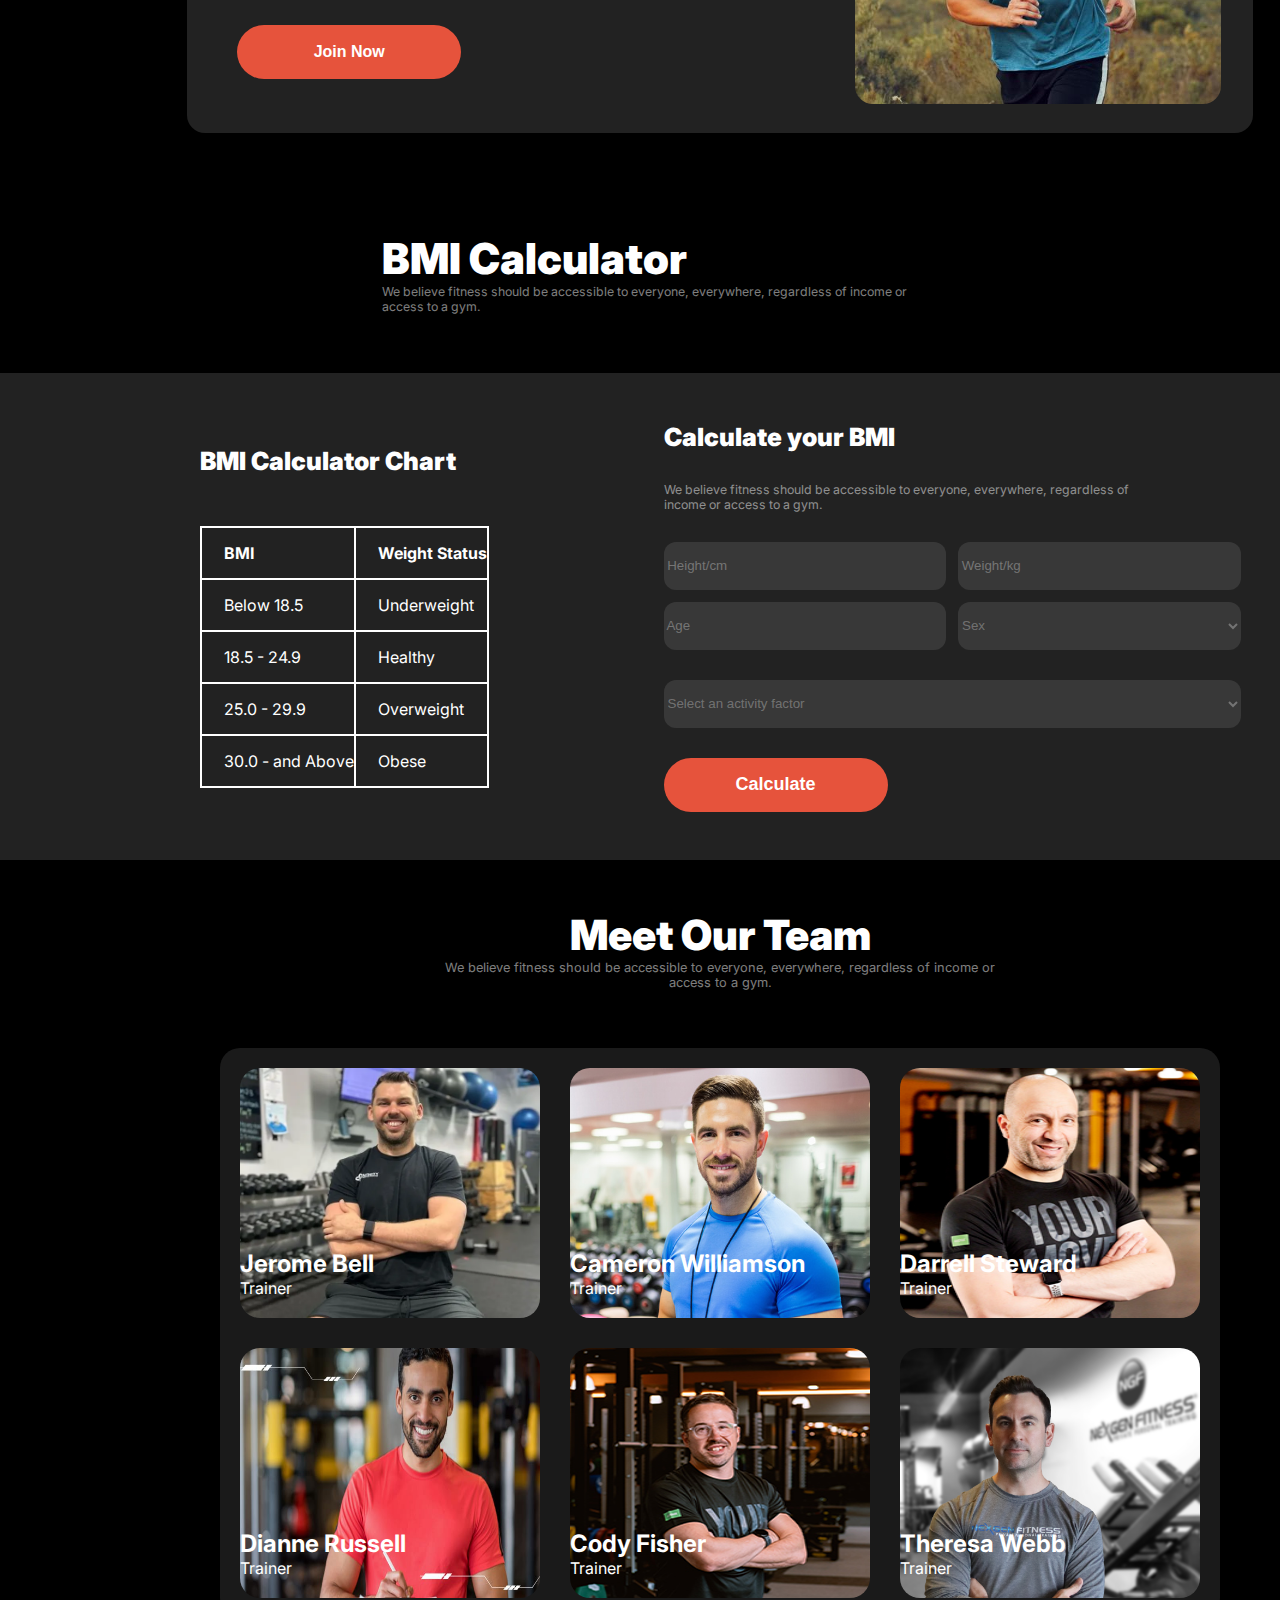
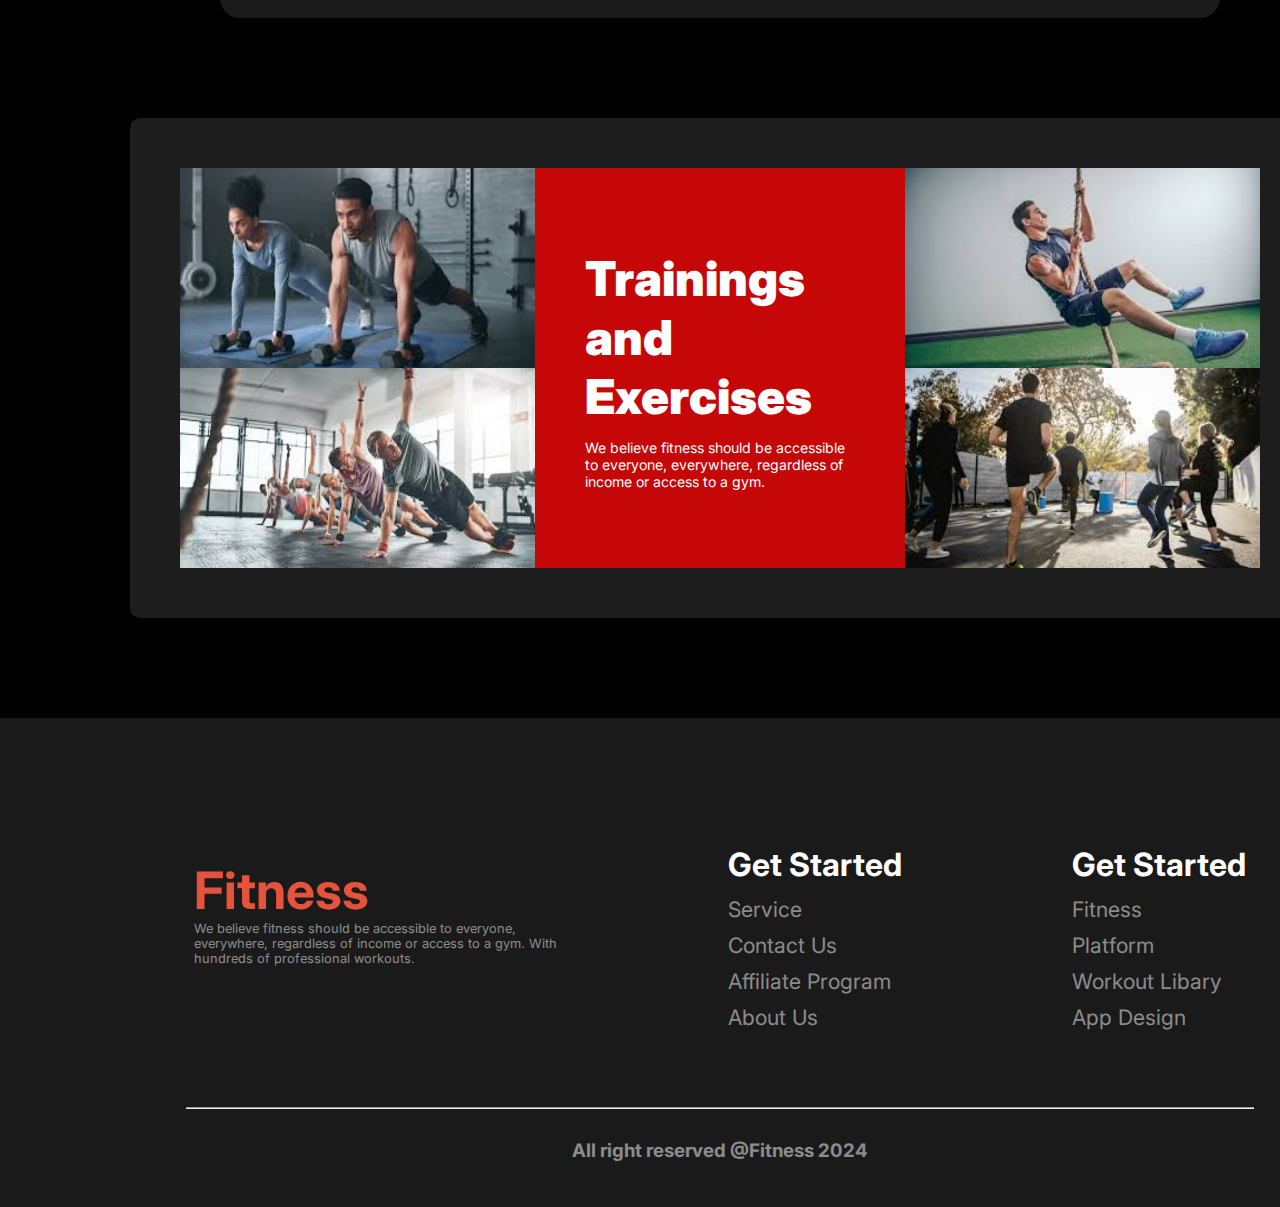
==== commit 70152080: "final 1 added" ====
--- a/index.html
+++ b/index.html
@@ -27,7 +27,7 @@
         <div class="banner-content">
             <div class="banner-container">
                 <h2 class="banner-header">Get body in <br> <span id="shape">shape</span> & stay <br> healthy</h2>
-                <p class="banner-description">A huge selection of health and fitness content, healthy recipes <br> and transformation stories to help you get fit and stay fit!</p>
+                <p class="banner-description">A huge selection of health and <br class="mobile-br"> fitness content, healthy recipes <br> and transformation stories to help <br class="mobile-br"> you get fit and stay fit!</p>
                 <div class="banner-btn">
                     <button class="btn-join">Join Club Now!</button>
                     <button class="btn-app">Download App</button>
@@ -56,7 +56,7 @@
         <section class="habits">
             <div class="habits-text">
                 <h2 class="habits-title">Change Your Habits</h2>
-                <p class="habits-description">We believe fitness should be accessible to everyone, <br class="mobile-br"> everywhere, regardless of income or <br> access to a gym.</p>
+                <p class="habits-description">We believe fitness should be accessible to <br class="mobile-br"> everyone, everywhere, regardless of income or <br> access to a gym.</p>
             </div>
             <div class="habits-img-container">
                 <div class="habits-img-content">
--- a/styles/style.css
+++ b/styles/style.css
@@ -29,7 +29,7 @@
     flex-direction: column;
     gap: 50px;
     padding-top: 60px;
-    background: linear-gradient(180.00deg, rgb(17, 17, 17), rgba(119, 119, 119, 0) 100%);
+    background-image: linear-gradient(rgb(17, 17, 17), rgba(119, 119, 119, 0.2) 20% 70%, rgb(0, 0, 0) 100%);
     margin-bottom: 50px;
 }
 .nav-container{
@@ -97,7 +97,7 @@
     gap: 10px;
 }
 .banner-header{
-    font-size: 6rem;
+    font-size: 5rem;
     font-weight: 900;
     line-height: 120%;
     letter-spacing: 0%;
@@ -656,13 +656,12 @@
     }
     /* Header response starts here  */
     .header-container{
-        width: 90%;
+        width: 95%;
         height: 1040px;
         padding: 15px;
         padding-left: 15px;
         gap: 2px;
-        background: linear-gradient(180.00deg, rgba(119,119,119,0) 100%);
-        /* border: 5px dotted yellow; */
+        background-image: linear-gradient(rgb(17, 17, 17) 20%, rgba(119, 119, 119, 0.2) 30% 80%, rgb(0, 0, 0) 100%);
         margin: 0 auto;
     }
     .nav-container{
@@ -707,6 +706,9 @@
         gap: 15px;
         padding-left: 50px;
     }
+    #shape{
+        font-size: 8rem;
+    }
     .banner-header{
         font-size: 2.8rem;
     }
@@ -769,7 +771,7 @@
         border-radius: 18px;
         width: 83%;
         height: 312px;
-        margin: 0;
+        margin: 0 auto;
     }
     .extra img{
         width: 100%;
@@ -788,9 +790,11 @@
         height: 130px;
         margin: 20px auto;
     }
+
     .calculator-container{
         flex-direction: column;
-        width: 90%;
+        align-items: start;
+        width: 91%;
         height: 750px;
         background-color: rgb(34, 34, 34);
         gap: 30px;
@@ -818,7 +822,7 @@
     /* meet team response ends here  */
     /* Challenge section response starts here  */
     .challenge-container{
-        width: 81%;
+        width: 83%;
         height: 1060px;
         display: flex;
         flex-direction: column;
@@ -853,7 +857,7 @@
         flex-direction: column;
         justify-content: space-evenly;
         align-items: center;
-        width: 99%;
+        width: 100%;
         height: 650px;
         background-color: rgba(255, 255, 255, 0.1);
         gap: 5px;
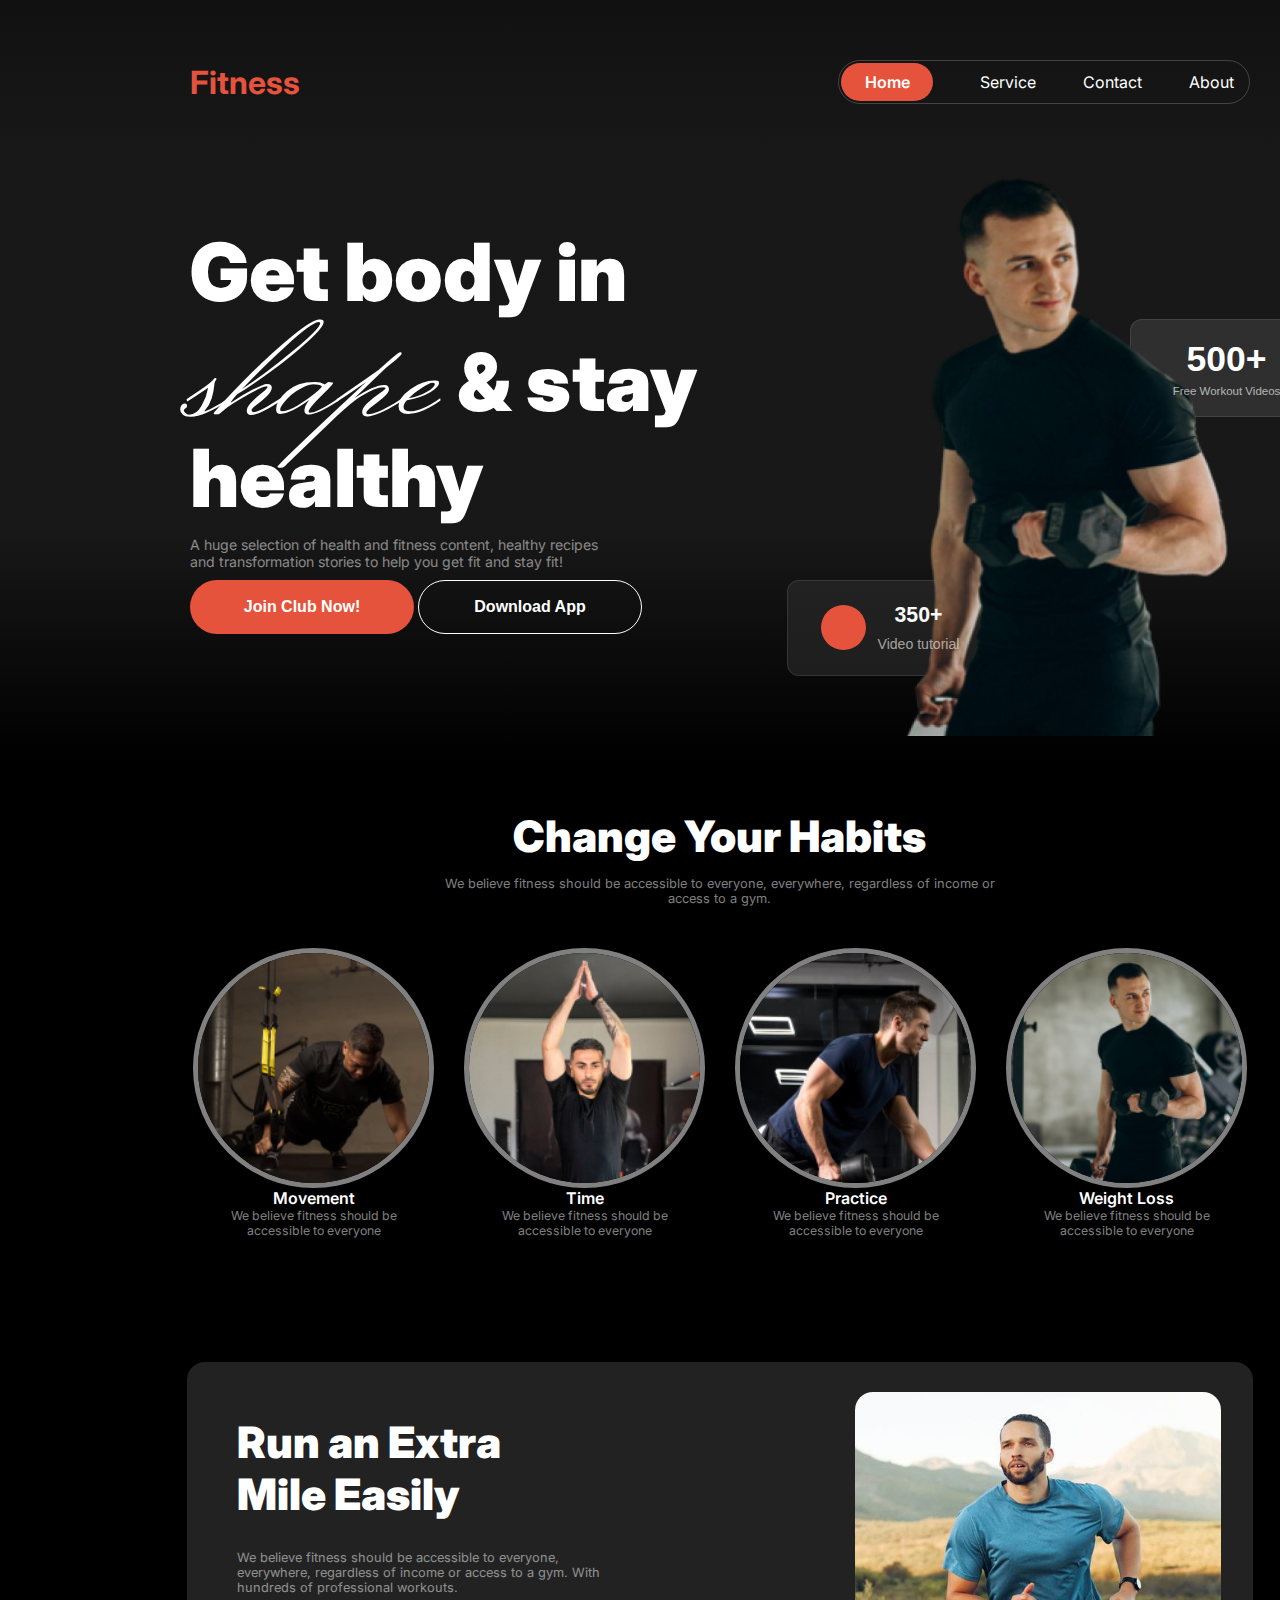
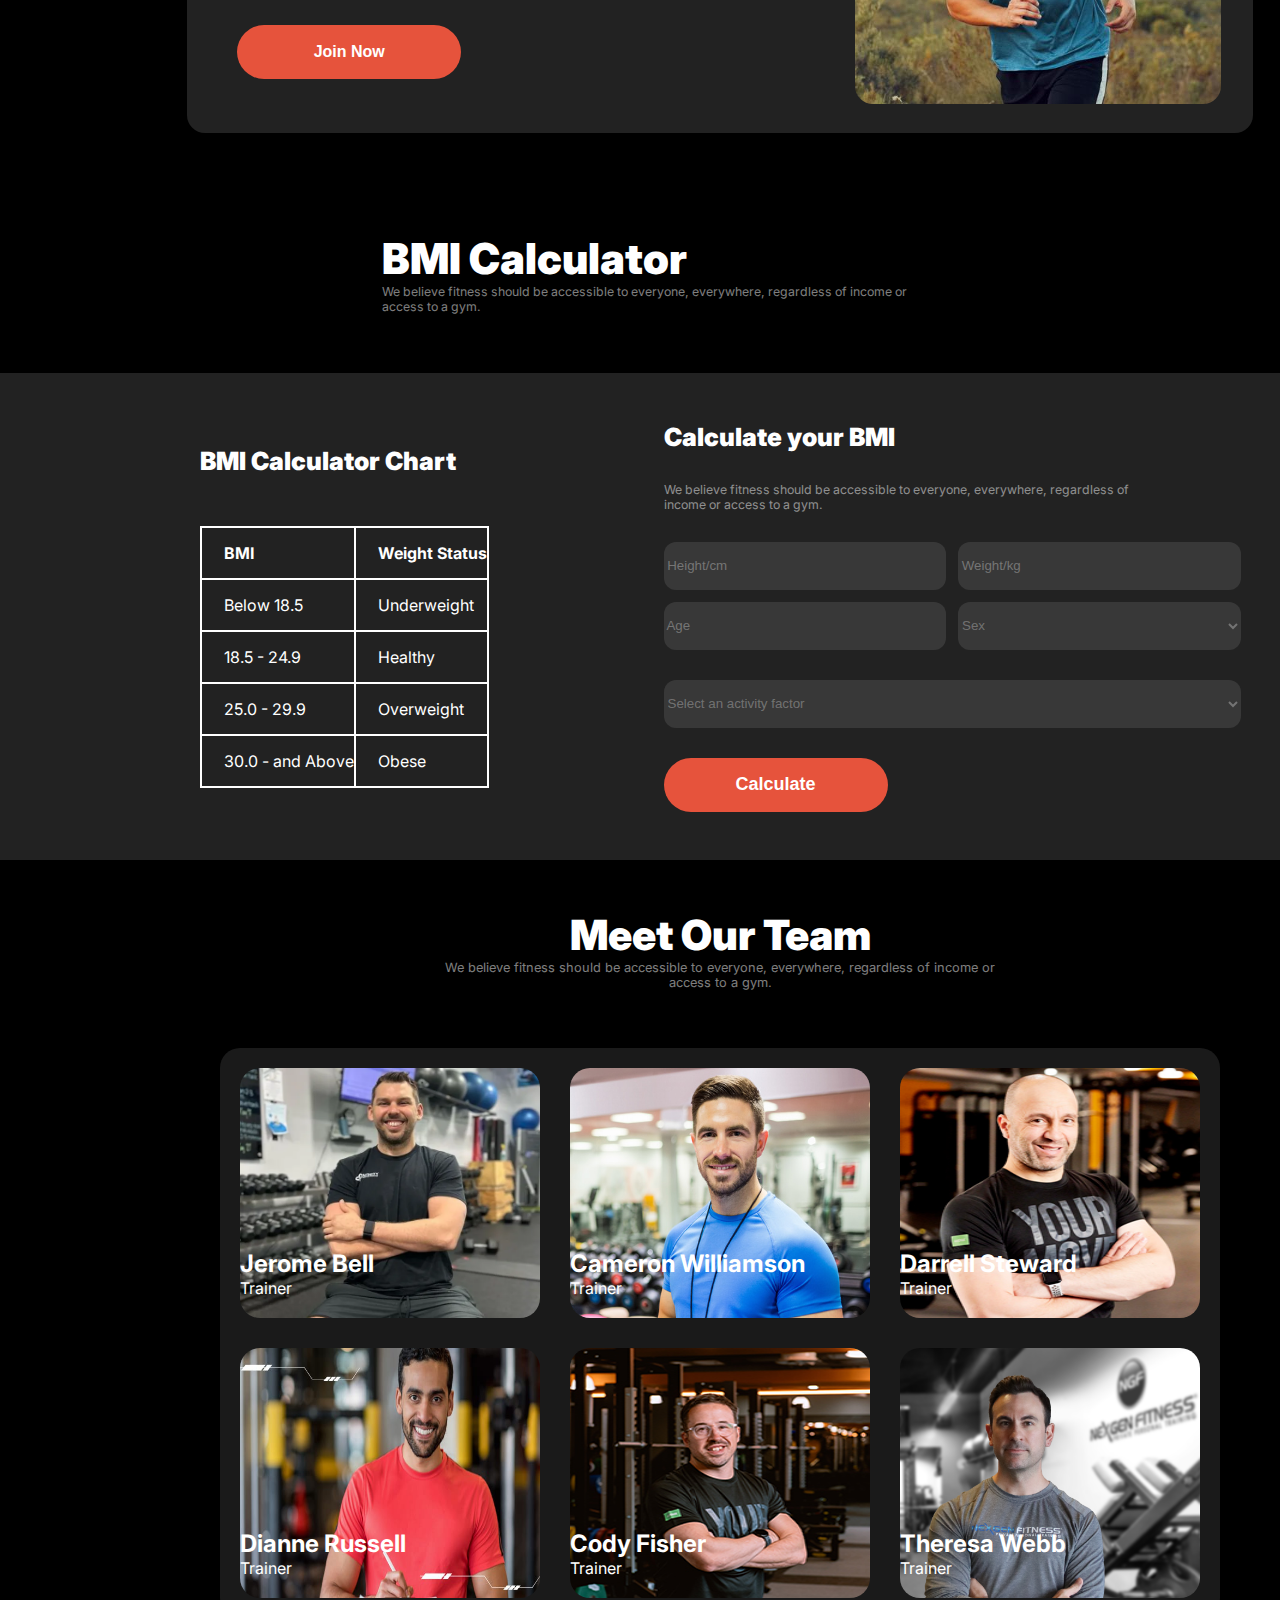
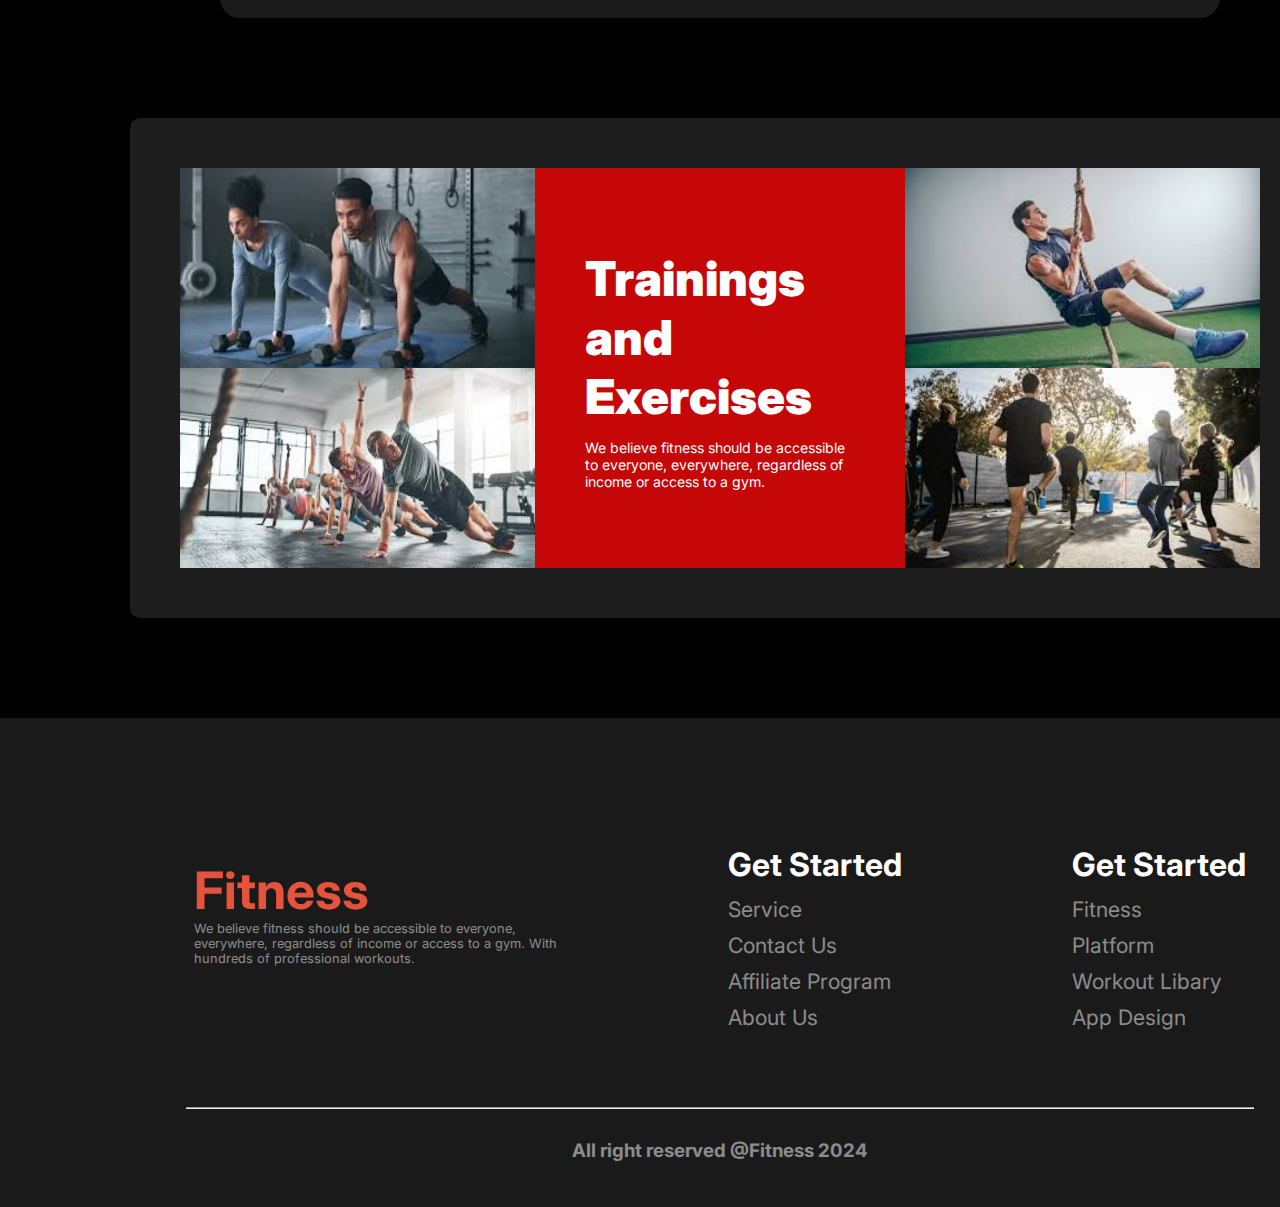
==== commit c23ee677: "added triangle ball" ====
--- a/index.html
+++ b/index.html
@@ -36,8 +36,8 @@
             <div class="img-container">
                 <img class="header-img" src="images/Images 2.png" alt="">
                 <button id="btn-350">
-                    <div id="ball">
-                        <p><img class="ball-img" src="images/play-video-youtube-svgrepo-com.svg" alt=""></p>
+                    <div class="ball">
+                        <p class="triangle-ball"></p>
                     </div>
                    <div id="content-350">
                     <span id="header-350">350+</span>
--- a/styles/style.css
+++ b/styles/style.css
@@ -154,11 +154,16 @@
     margin-left: -113px;
     margin-top: -160px;
 }
-#ball{
+.ball{
+    height: 45px;
     width: 40px;
-    height: 40px;
-    border-radius: 50%;
-    background: rgb(230,83,60);
+    background-color: rgb(230, 83, 60);
+    border-radius: 50px;
+    display: flex;
+    flex-direction: row;
+    justify-content: center;
+    align-items: center;
+    padding-left: 5px;
 }
 #content-350{
     display: flex;
@@ -723,11 +728,12 @@
         width: 100%;
         height: 100%;
     }
-    .ball-img{
-        width: 40px;
-        height: 40px;
-        background-color: rgb(234, 50, 50);
-        border-radius: 50%;
+    .triangle-ball {
+        width: 0;
+        height: 0;
+        border-top: 12px solid transparent;
+        border-left: 24px solid rgb(255, 255, 255);
+        border-bottom: 12px solid transparent;
     }
     .banner-btn{
         display: flex;
